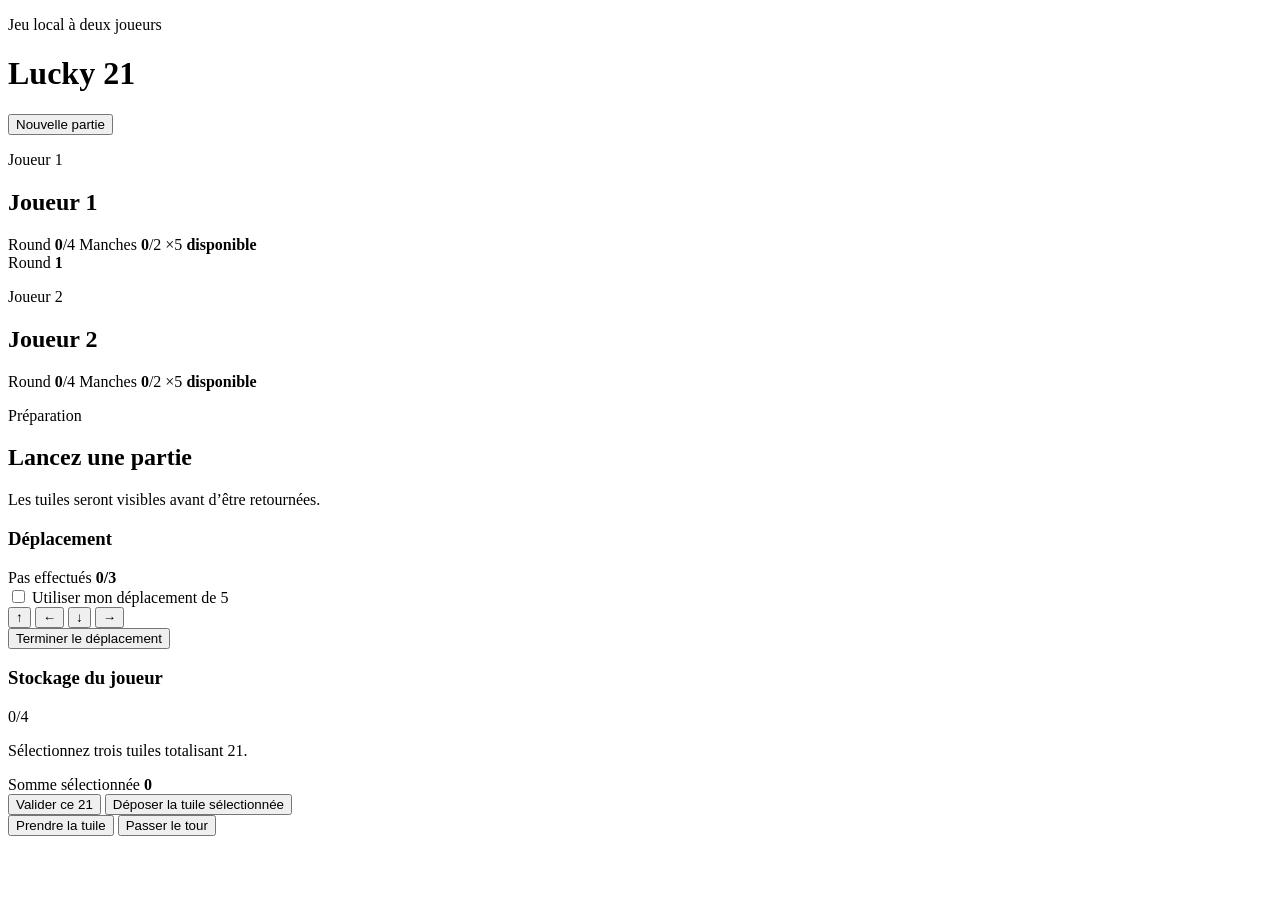
==== index.html @ 9c75e35b "feat: add Lucky 21 game interface" ====
<!doctype html>
<html lang="fr">
<head>
  <meta charset="utf-8">
  <meta name="viewport" content="width=device-width, initial-scale=1">
  <meta name="description" content="Lucky 21, jeu local de mémorisation et d'addition pour deux joueurs.">
  <title>Lucky 21</title>
  <link rel="stylesheet" href="style.css">
</head>
<body>
  <main class="app-shell">
    <header class="game-header">
      <div>
        <p class="eyebrow">Jeu local à deux joueurs</p>
        <h1>Lucky <span>21</span></h1>
      </div>
      <button id="new-match-button" class="button button-ghost" type="button">Nouvelle partie</button>
    </header>

    <section class="scoreboard" aria-label="Tableau des scores">
      <article id="player-card-0" class="player-card player-card-active">
        <div>
          <p class="player-label">Joueur 1</p>
          <h2 id="player-name-0">Joueur 1</h2>
        </div>
        <div class="score-pills">
          <span>Round <strong id="round-score-0">0</strong>/4</span>
          <span>Manches <strong id="match-score-0">0</strong>/2</span>
          <span>×5 <strong id="boost-0">disponible</strong></span>
        </div>
      </article>

      <div class="round-indicator">
        <span>Round</span>
        <strong id="round-number">1</strong>
      </div>

      <article id="player-card-1" class="player-card">
        <div>
          <p class="player-label">Joueur 2</p>
          <h2 id="player-name-1">Joueur 2</h2>
        </div>
        <div class="score-pills">
          <span>Round <strong id="round-score-1">0</strong>/4</span>
          <span>Manches <strong id="match-score-1">0</strong>/2</span>
          <span>×5 <strong id="boost-1">disponible</strong></span>
        </div>
      </article>
    </section>

    <section class="status-panel" aria-live="polite">
      <div>
        <p id="phase-label" class="eyebrow">Préparation</p>
        <h2 id="status-title">Lancez une partie</h2>
        <p id="status-message">Les tuiles seront visibles avant d’être retournées.</p>
      </div>
      <div id="memory-timer" class="timer" hidden>
        <span>Mémorisation</span>
        <strong id="timer-value">10</strong>
      </div>
    </section>

    <section class="game-layout">
      <div class="board-wrap">
        <div id="board" class="board" role="grid" aria-label="Plateau Lucky 21"></div>
      </div>

      <aside class="control-panel">
        <section class="panel-section">
          <h3>Déplacement</h3>
          <div class="movement-summary">
            <span>Pas effectués</span>
            <strong><span id="steps-used">0</span>/<span id="step-limit">3</span></strong>
          </div>
          <label class="boost-toggle">
            <input id="boost-toggle" type="checkbox">
            <span>Utiliser mon déplacement de 5</span>
          </label>
          <div class="direction-pad" aria-label="Déplacement du pion">
            <button class="direction direction-up" type="button" data-direction="up" aria-label="Monter">↑</button>
            <button class="direction direction-left" type="button" data-direction="left" aria-label="Aller à gauche">←</button>
            <button class="direction direction-down" type="button" data-direction="down" aria-label="Descendre">↓</button>
            <button class="direction direction-right" type="button" data-direction="right" aria-label="Aller à droite">→</button>
          </div>
          <button id="end-move-button" class="button button-primary button-full" type="button">Terminer le déplacement</button>
        </section>

        <section class="panel-section">
          <div class="section-heading">
            <h3 id="hand-title">Stockage du joueur</h3>
            <span id="hand-count">0/4</span>
          </div>
          <div id="hand" class="hand" aria-label="Tuiles stockées"></div>
          <p id="selection-help" class="hint">Sélectionnez trois tuiles totalisant 21.</p>
          <div class="sum-line">
            <span>Somme sélectionnée</span>
            <strong id="selected-sum">0</strong>
          </div>
          <button id="score-button" class="button button-gold button-full" type="button">Valider ce 21</button>
          <button id="deposit-button" class="button button-secondary button-full" type="button">Déposer la tuile sélectionnée</button>
        </section>

        <section class="panel-section actions-section">
          <button id="take-button" class="button button-primary button-full" type="button">Prendre la tuile</button>
          <button id="pass-button" class="button button-ghost button-full" type="button">Passer le tour</button>
        </section>
      </aside>
    </section>
  </main>

  <dialog id="setup-dialog" class="dialog">
    <form id="setup-form" method="dialog">
      <p class="eyebrow">Nouvelle partie</p>
      <h2>Préparer Lucky 21</h2>
      <label>
        Nom du joueur 1
        <input id="setup-name-0" name="player1" value="Joueur 1" maxlength="18" required>
      </label>
      <label>
        Nom du joueur 2
        <input id="setup-name-1" name="player2" value="Joueur 2" maxlength="18" required>
      </label>
      <label>
        Temps de mémorisation
        <span class="input-with-suffix">
          <input id="memory-seconds" name="memorySeconds" type="number" min="5" max="60" value="10" required>
          <span>secondes</span>
        </span>
      </label>
      <button class="button button-gold button-full" type="submit">Commencer le match</button>
    </form>
  </dialog>

  <dialog id="message-dialog" class="dialog dialog-message">
    <div>
      <p id="dialog-kicker" class="eyebrow">Lucky 21</p>
      <h2 id="dialog-title">Round terminé</h2>
      <p id="dialog-message">Le prochain plateau est prêt.</p>
      <button id="dialog-button" class="button button-gold button-full" type="button">Continuer</button>
    </div>
  </dialog>

  <script src="script.js"></script>
</body>
</html>
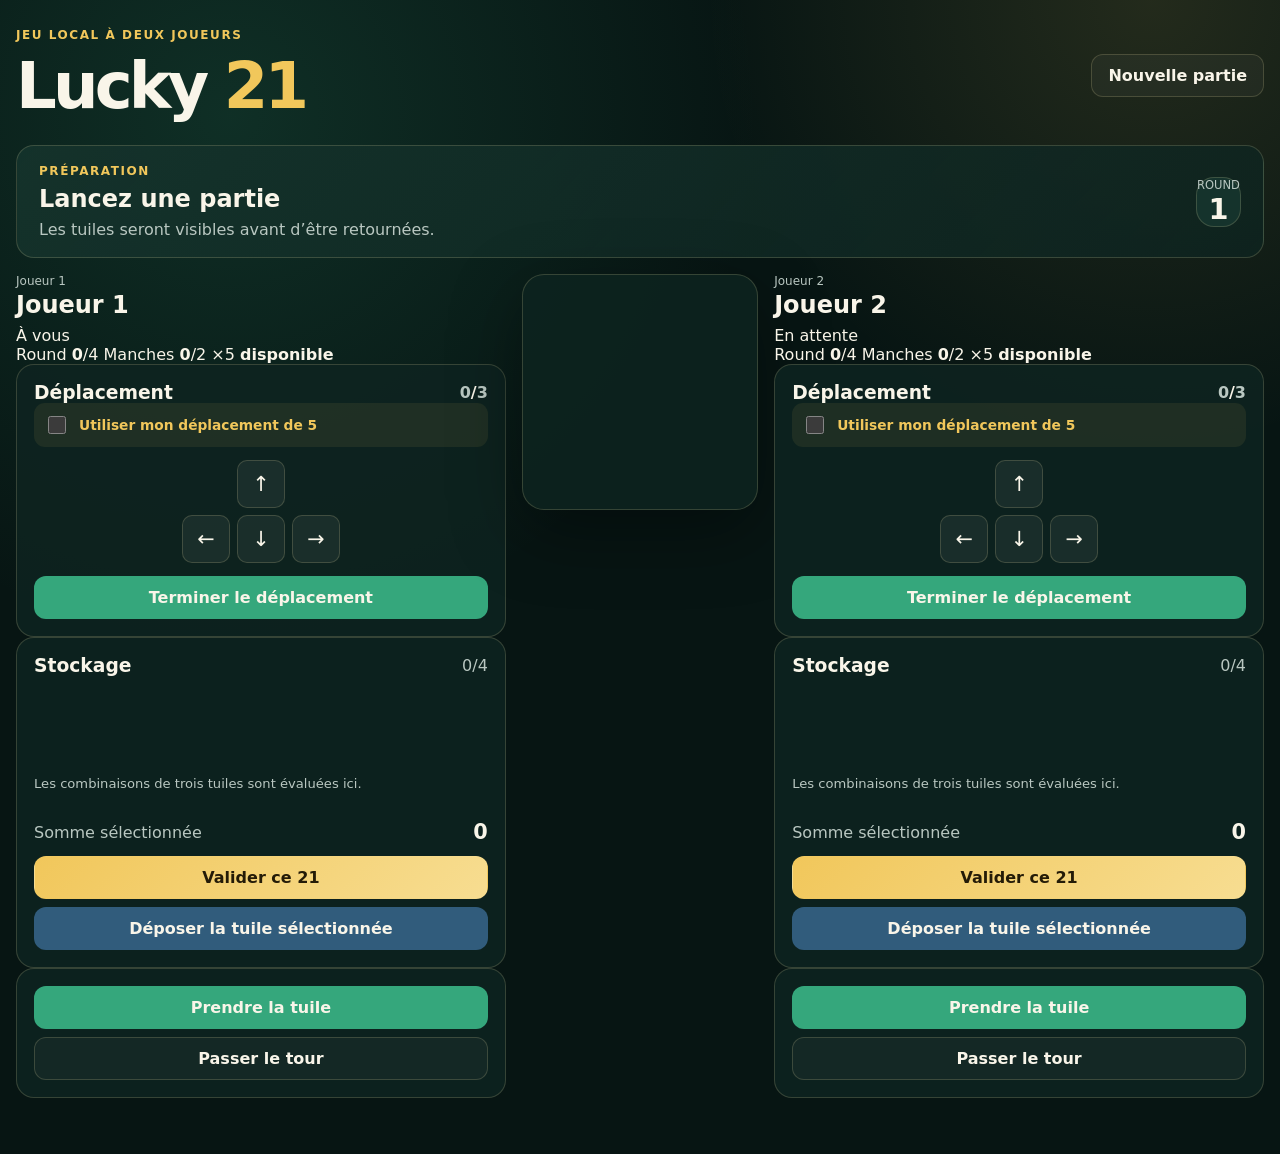
==== commit 4c4b35e1: "Réorganiser l’interface autour des deux joueurs" ====
--- a/index.html
+++ b/index.html
@@ -10,99 +10,141 @@
 <body>
   <main class="app-shell">
     <header class="game-header">
-      <div>
+      <div class="brand">
         <p class="eyebrow">Jeu local à deux joueurs</p>
         <h1>Lucky <span>21</span></h1>
       </div>
       <button id="new-match-button" class="button button-ghost" type="button">Nouvelle partie</button>
     </header>
 
-    <section class="scoreboard" aria-label="Tableau des scores">
-      <article id="player-card-0" class="player-card player-card-active">
-        <div>
-          <p class="player-label">Joueur 1</p>
-          <h2 id="player-name-0">Joueur 1</h2>
+    <section class="status-panel" aria-live="polite">
+      <div class="status-copy">
+        <p id="phase-label" class="eyebrow">Préparation</p>
+        <h2 id="status-title">Lancez une partie</h2>
+        <p id="status-message">Les tuiles seront visibles avant d’être retournées.</p>
+      </div>
+      <div class="status-indicators">
+        <div class="round-indicator">
+          <span>Round</span>
+          <strong id="round-number">1</strong>
         </div>
-        <div class="score-pills">
+        <div id="memory-timer" class="timer" hidden>
+          <span>Mémorisation</span>
+          <strong id="timer-value">10</strong>
+        </div>
+      </div>
+    </section>
+
+    <section class="game-layout">
+      <aside id="player-panel-0" class="player-zone player-zone-active" data-player="0">
+        <header class="player-header">
+          <div>
+            <p class="player-label">Joueur 1</p>
+            <h2 id="player-name-0">Joueur 1</h2>
+          </div>
+          <span id="turn-state-0" class="turn-state">À vous</span>
+        </header>
+
+        <div class="score-grid" aria-label="Scores du joueur 1">
           <span>Round <strong id="round-score-0">0</strong>/4</span>
           <span>Manches <strong id="match-score-0">0</strong>/2</span>
           <span>×5 <strong id="boost-0">disponible</strong></span>
         </div>
-      </article>
 
-      <div class="round-indicator">
-        <span>Round</span>
-        <strong id="round-number">1</strong>
+        <section class="panel-section movement-section">
+          <div class="section-heading">
+            <h3>Déplacement</h3>
+            <strong><span id="steps-used-0">0</span>/<span id="step-limit-0">3</span></strong>
+          </div>
+          <label class="boost-toggle" for="boost-toggle-0">
+            <input id="boost-toggle-0" type="checkbox">
+            <span>Utiliser mon déplacement de 5</span>
+          </label>
+          <div class="direction-pad" aria-label="Déplacement du pion pour le joueur 1">
+            <button class="direction direction-up" type="button" data-player="0" data-direction="up" aria-label="Monter">↑</button>
+            <button class="direction direction-left" type="button" data-player="0" data-direction="left" aria-label="Aller à gauche">←</button>
+            <button class="direction direction-down" type="button" data-player="0" data-direction="down" aria-label="Descendre">↓</button>
+            <button class="direction direction-right" type="button" data-player="0" data-direction="right" aria-label="Aller à droite">→</button>
+          </div>
+          <button id="end-move-button-0" class="button button-primary button-full" type="button">Terminer le déplacement</button>
+        </section>
+
+        <section class="panel-section storage-section">
+          <div class="section-heading">
+            <h3>Stockage</h3>
+            <span id="hand-count-0">0/4</span>
+          </div>
+          <div id="hand-0" class="hand" aria-label="Tuiles stockées par le joueur 1"></div>
+          <p id="selection-help-0" class="hint">Les combinaisons de trois tuiles sont évaluées ici.</p>
+          <div class="sum-line">
+            <span>Somme sélectionnée</span>
+            <strong id="selected-sum-0">0</strong>
+          </div>
+          <button id="score-button-0" class="button button-gold button-full" type="button">Valider ce 21</button>
+          <button id="deposit-button-0" class="button button-secondary button-full" type="button">Déposer la tuile sélectionnée</button>
+        </section>
+
+        <section class="panel-section actions-section">
+          <button id="take-button-0" class="button button-primary button-full" type="button">Prendre la tuile</button>
+          <button id="pass-button-0" class="button button-ghost button-full" type="button">Passer le tour</button>
+        </section>
+      </aside>
+
+      <div class="board-wrap">
+        <div id="board" class="board" role="grid" aria-label="Plateau Lucky 21"></div>
       </div>
 
-      <article id="player-card-1" class="player-card">
-        <div>
-          <p class="player-label">Joueur 2</p>
-          <h2 id="player-name-1">Joueur 2</h2>
-        </div>
-        <div class="score-pills">
+      <aside id="player-panel-1" class="player-zone player-zone-waiting" data-player="1" aria-disabled="true">
+        <header class="player-header">
+          <div>
+            <p class="player-label">Joueur 2</p>
+            <h2 id="player-name-1">Joueur 2</h2>
+          </div>
+          <span id="turn-state-1" class="turn-state">En attente</span>
+        </header>
+
+        <div class="score-grid" aria-label="Scores du joueur 2">
           <span>Round <strong id="round-score-1">0</strong>/4</span>
           <span>Manches <strong id="match-score-1">0</strong>/2</span>
           <span>×5 <strong id="boost-1">disponible</strong></span>
         </div>
-      </article>
-    </section>
 
-    <section class="status-panel" aria-live="polite">
-      <div>
-        <p id="phase-label" class="eyebrow">Préparation</p>
-        <h2 id="status-title">Lancez une partie</h2>
-        <p id="status-message">Les tuiles seront visibles avant d’être retournées.</p>
-      </div>
-      <div id="memory-timer" class="timer" hidden>
-        <span>Mémorisation</span>
-        <strong id="timer-value">10</strong>
-      </div>
-    </section>
-
-    <section class="game-layout">
-      <div class="board-wrap">
-        <div id="board" class="board" role="grid" aria-label="Plateau Lucky 21"></div>
-      </div>
-
-      <aside class="control-panel">
-        <section class="panel-section">
-          <h3>Déplacement</h3>
-          <div class="movement-summary">
-            <span>Pas effectués</span>
-            <strong><span id="steps-used">0</span>/<span id="step-limit">3</span></strong>
+        <section class="panel-section movement-section">
+          <div class="section-heading">
+            <h3>Déplacement</h3>
+            <strong><span id="steps-used-1">0</span>/<span id="step-limit-1">3</span></strong>
           </div>
-          <label class="boost-toggle">
-            <input id="boost-toggle" type="checkbox">
+          <label class="boost-toggle" for="boost-toggle-1">
+            <input id="boost-toggle-1" type="checkbox">
             <span>Utiliser mon déplacement de 5</span>
           </label>
-          <div class="direction-pad" aria-label="Déplacement du pion">
-            <button class="direction direction-up" type="button" data-direction="up" aria-label="Monter">↑</button>
-            <button class="direction direction-left" type="button" data-direction="left" aria-label="Aller à gauche">←</button>
-            <button class="direction direction-down" type="button" data-direction="down" aria-label="Descendre">↓</button>
-            <button class="direction direction-right" type="button" data-direction="right" aria-label="Aller à droite">→</button>
+          <div class="direction-pad" aria-label="Déplacement du pion pour le joueur 2">
+            <button class="direction direction-up" type="button" data-player="1" data-direction="up" aria-label="Monter">↑</button>
+            <button class="direction direction-left" type="button" data-player="1" data-direction="left" aria-label="Aller à gauche">←</button>
+            <button class="direction direction-down" type="button" data-player="1" data-direction="down" aria-label="Descendre">↓</button>
+            <button class="direction direction-right" type="button" data-player="1" data-direction="right" aria-label="Aller à droite">→</button>
           </div>
-          <button id="end-move-button" class="button button-primary button-full" type="button">Terminer le déplacement</button>
+          <button id="end-move-button-1" class="button button-primary button-full" type="button">Terminer le déplacement</button>
         </section>
 
-        <section class="panel-section">
+        <section class="panel-section storage-section">
           <div class="section-heading">
-            <h3 id="hand-title">Stockage du joueur</h3>
-            <span id="hand-count">0/4</span>
+            <h3>Stockage</h3>
+            <span id="hand-count-1">0/4</span>
           </div>
-          <div id="hand" class="hand" aria-label="Tuiles stockées"></div>
-          <p id="selection-help" class="hint">Sélectionnez trois tuiles totalisant 21.</p>
+          <div id="hand-1" class="hand" aria-label="Tuiles stockées par le joueur 2"></div>
+          <p id="selection-help-1" class="hint">Les combinaisons de trois tuiles sont évaluées ici.</p>
           <div class="sum-line">
             <span>Somme sélectionnée</span>
-            <strong id="selected-sum">0</strong>
+            <strong id="selected-sum-1">0</strong>
           </div>
-          <button id="score-button" class="button button-gold button-full" type="button">Valider ce 21</button>
-          <button id="deposit-button" class="button button-secondary button-full" type="button">Déposer la tuile sélectionnée</button>
+          <button id="score-button-1" class="button button-gold button-full" type="button">Valider ce 21</button>
+          <button id="deposit-button-1" class="button button-secondary button-full" type="button">Déposer la tuile sélectionnée</button>
         </section>
 
         <section class="panel-section actions-section">
-          <button id="take-button" class="button button-primary button-full" type="button">Prendre la tuile</button>
-          <button id="pass-button" class="button button-ghost button-full" type="button">Passer le tour</button>
+          <button id="take-button-1" class="button button-primary button-full" type="button">Prendre la tuile</button>
+          <button id="pass-button-1" class="button button-ghost button-full" type="button">Passer le tour</button>
         </section>
       </aside>
     </section>
--- a/style.css
+++ b/style.css
@@ -0,0 +1,331 @@
+:root {
+  color-scheme: dark;
+  --bg: #071513;
+  --panel: #0e2420;
+  --panel-2: #15332c;
+  --line: rgba(244, 224, 167, 0.18);
+  --text: #f9f5e9;
+  --muted: #b9c7c1;
+  --gold: #f1c75b;
+  --gold-deep: #c99724;
+  --green: #35a77c;
+  --red: #d86363;
+  --tile: #ede7d7;
+  --tile-text: #14201d;
+  --shadow: 0 22px 70px rgba(0, 0, 0, 0.36);
+  font-family: Inter, ui-sans-serif, system-ui, -apple-system, BlinkMacSystemFont, "Segoe UI", sans-serif;
+}
+
+* { box-sizing: border-box; }
+
+body {
+  margin: 0;
+  min-height: 100vh;
+  color: var(--text);
+  background:
+    radial-gradient(circle at 18% 10%, rgba(53, 167, 124, 0.18), transparent 33rem),
+    radial-gradient(circle at 90% 0%, rgba(241, 199, 91, 0.12), transparent 28rem),
+    var(--bg);
+}
+
+button, input { font: inherit; }
+button { cursor: pointer; }
+button:disabled { cursor: not-allowed; opacity: 0.42; }
+
+.app-shell {
+  width: min(1480px, calc(100% - 32px));
+  margin: 0 auto;
+  padding: 28px 0 56px;
+}
+
+.game-header,
+.scoreboard,
+.status-panel,
+.game-layout,
+.section-heading,
+.movement-summary,
+.sum-line {
+  display: flex;
+  align-items: center;
+}
+
+.game-header { justify-content: space-between; gap: 20px; margin-bottom: 22px; }
+
+h1, h2, h3, p { margin-top: 0; }
+h1 { margin-bottom: 0; font-size: clamp(2rem, 5vw, 4.3rem); letter-spacing: -0.06em; }
+h1 span { color: var(--gold); }
+h2 { margin-bottom: 7px; }
+h3 { margin-bottom: 14px; }
+
+.eyebrow {
+  margin-bottom: 7px;
+  color: var(--gold);
+  font-size: 0.75rem;
+  font-weight: 800;
+  letter-spacing: 0.13em;
+  text-transform: uppercase;
+}
+
+.button {
+  border: 1px solid transparent;
+  border-radius: 12px;
+  padding: 11px 16px;
+  color: var(--text);
+  font-weight: 800;
+  transition: transform 160ms ease, border-color 160ms ease, background 160ms ease;
+}
+.button:hover:not(:disabled) { transform: translateY(-1px); }
+.button-full { width: 100%; }
+.button-primary { background: var(--green); }
+.button-secondary { background: #315c7c; }
+.button-gold { color: #241b07; background: linear-gradient(135deg, var(--gold), #f7dd91); }
+.button-ghost { border-color: var(--line); background: rgba(255, 255, 255, 0.035); }
+
+.scoreboard {
+  position: relative;
+  gap: 16px;
+  margin-bottom: 16px;
+}
+
+.player-card {
+  flex: 1;
+  display: flex;
+  justify-content: space-between;
+  gap: 18px;
+  min-width: 0;
+  padding: 17px 18px;
+  border: 1px solid var(--line);
+  border-radius: 18px;
+  background: rgba(14, 36, 32, 0.82);
+  opacity: 0.72;
+}
+.player-card-active { border-color: rgba(241, 199, 91, 0.6); opacity: 1; box-shadow: 0 0 0 2px rgba(241, 199, 91, 0.08); }
+.player-card h2 { margin: 0; overflow: hidden; text-overflow: ellipsis; white-space: nowrap; }
+.player-label { margin-bottom: 3px; color: var(--muted); font-size: 0.75rem; }
+.score-pills { display: flex; flex-wrap: wrap; justify-content: flex-end; gap: 7px; }
+.score-pills span { padding: 7px 9px; border-radius: 999px; background: rgba(255,255,255,.055); color: var(--muted); font-size: .78rem; }
+.score-pills strong { color: var(--text); }
+
+.round-indicator {
+  flex: 0 0 78px;
+  display: grid;
+  place-items: center;
+  align-self: stretch;
+  border: 1px solid var(--line);
+  border-radius: 18px;
+  background: var(--panel-2);
+  text-align: center;
+}
+.round-indicator span { color: var(--muted); font-size: .72rem; text-transform: uppercase; }
+.round-indicator strong { font-size: 1.8rem; }
+
+.status-panel {
+  justify-content: space-between;
+  gap: 22px;
+  min-height: 108px;
+  margin-bottom: 16px;
+  padding: 18px 22px;
+  border: 1px solid var(--line);
+  border-radius: 18px;
+  background: linear-gradient(135deg, rgba(21, 51, 44, .92), rgba(14, 36, 32, .8));
+}
+.status-panel p:last-child { margin-bottom: 0; color: var(--muted); }
+.timer { min-width: 110px; padding: 13px 17px; border-radius: 14px; background: rgba(0,0,0,.22); text-align: center; }
+.timer span { display: block; color: var(--muted); font-size: .75rem; }
+.timer strong { color: var(--gold); font-size: 2rem; }
+
+.game-layout { align-items: flex-start; gap: 16px; }
+.board-wrap {
+  flex: 1;
+  min-width: 0;
+  padding: clamp(10px, 2vw, 22px);
+  border: 1px solid var(--line);
+  border-radius: 22px;
+  background: rgba(14, 36, 32, 0.84);
+  box-shadow: var(--shadow);
+}
+
+.board {
+  display: grid;
+  grid-template-columns: repeat(7, minmax(0, 1fr));
+  gap: clamp(4px, .65vw, 9px);
+  width: min(76vh, 100%);
+  aspect-ratio: 1;
+  margin: auto;
+}
+
+.cell {
+  position: relative;
+  display: grid;
+  place-items: center;
+  min-width: 0;
+  border: 0;
+  border-radius: clamp(6px, .8vw, 12px);
+  background: rgba(255,255,255,.045);
+  outline: 1px solid rgba(255,255,255,.055);
+  transition: transform 130ms ease, outline-color 130ms ease, background 130ms ease;
+}
+.cell-reachable:hover { transform: scale(1.035); outline-color: var(--gold); }
+.cell-forbidden { box-shadow: inset 0 0 0 2px rgba(216, 99, 99, .5); }
+.cell-empty::after { content: ""; width: 18%; aspect-ratio: 1; border-radius: 50%; background: rgba(255,255,255,.11); }
+
+.tile {
+  position: absolute;
+  inset: 5%;
+  display: grid;
+  place-items: center;
+  border-radius: clamp(5px, .7vw, 10px);
+  color: transparent;
+  background:
+    linear-gradient(135deg, rgba(255,255,255,.08), transparent),
+    repeating-linear-gradient(45deg, #15352f 0 7px, #102b26 7px 14px);
+  box-shadow: inset 0 0 0 1px rgba(255,255,255,.09), 0 5px 12px rgba(0,0,0,.22);
+  transform-style: preserve-3d;
+}
+.tile-visible,
+.cell-current .tile {
+  color: var(--tile-text);
+  background: linear-gradient(145deg, #fffdf5, var(--tile));
+}
+.tile-number { font-family: Georgia, serif; font-size: clamp(.9rem, 2.7vw, 2.05rem); font-weight: 900; }
+.tile-suit { position: absolute; right: 11%; bottom: 7%; color: #21704f; font-size: clamp(.55rem, 1.5vw, 1.1rem); }
+
+.pawn {
+  position: absolute;
+  z-index: 4;
+  width: 34%;
+  aspect-ratio: 1;
+  border: 3px solid #fff7d9;
+  border-radius: 50% 50% 45% 45%;
+  background: radial-gradient(circle at 35% 28%, #fff3bb, var(--gold-deep) 70%);
+  box-shadow: 0 5px 12px rgba(0,0,0,.45);
+  pointer-events: none;
+}
+.pawn::after { content: ""; position: absolute; left: 14%; right: 14%; bottom: -26%; height: 35%; border-radius: 50%; background: var(--gold-deep); }
+
+.control-panel {
+  flex: 0 0 330px;
+  display: grid;
+  gap: 12px;
+}
+.panel-section {
+  padding: 17px;
+  border: 1px solid var(--line);
+  border-radius: 18px;
+  background: rgba(14, 36, 32, .88);
+}
+.section-heading, .movement-summary, .sum-line { justify-content: space-between; gap: 12px; }
+.section-heading h3 { margin: 0; }
+.section-heading span { color: var(--muted); }
+.movement-summary, .sum-line { margin-bottom: 12px; color: var(--muted); }
+.movement-summary strong, .sum-line strong { color: var(--text); font-size: 1.3rem; }
+
+.boost-toggle {
+  display: flex;
+  align-items: center;
+  gap: 10px;
+  margin-bottom: 13px;
+  padding: 10px;
+  border-radius: 11px;
+  background: rgba(241,199,91,.08);
+  color: var(--gold);
+  font-size: .86rem;
+  font-weight: 800;
+}
+.boost-toggle input { width: 18px; height: 18px; accent-color: var(--gold); }
+
+.direction-pad {
+  display: grid;
+  grid-template-columns: repeat(3, 48px);
+  justify-content: center;
+  gap: 7px;
+  margin: 10px 0 13px;
+}
+.direction {
+  aspect-ratio: 1;
+  border: 1px solid var(--line);
+  border-radius: 10px;
+  color: var(--text);
+  background: rgba(255,255,255,.055);
+  font-size: 1.3rem;
+}
+.direction-up { grid-column: 2; }
+.direction-left { grid-column: 1; grid-row: 2; }
+.direction-down { grid-column: 2; grid-row: 2; }
+.direction-right { grid-column: 3; grid-row: 2; }
+
+.hand {
+  display: grid;
+  grid-template-columns: repeat(4, 1fr);
+  gap: 8px;
+  min-height: 72px;
+  margin: 13px 0;
+}
+.hand-tile {
+  position: relative;
+  aspect-ratio: .75;
+  border: 2px solid transparent;
+  border-radius: 10px;
+  color: var(--tile-text);
+  background: linear-gradient(145deg, #fffdf5, var(--tile));
+  box-shadow: 0 5px 12px rgba(0,0,0,.2);
+  font-family: Georgia, serif;
+  font-size: 1.35rem;
+  font-weight: 900;
+}
+.hand-tile-selected { border-color: var(--gold); transform: translateY(-4px); }
+.hand-tile .tile-suit { font-family: serif; }
+.hand-placeholder { border: 1px dashed rgba(255,255,255,.12); border-radius: 10px; }
+.hint { min-height: 38px; margin-bottom: 8px; color: var(--muted); font-size: .82rem; line-height: 1.45; }
+.panel-section .button + .button { margin-top: 8px; }
+.actions-section { display: grid; gap: 8px; }
+.actions-section .button + .button { margin-top: 0; }
+
+.dialog {
+  width: min(430px, calc(100% - 28px));
+  border: 1px solid var(--line);
+  border-radius: 22px;
+  padding: 0;
+  color: var(--text);
+  background: var(--panel);
+  box-shadow: var(--shadow);
+}
+.dialog::backdrop { background: rgba(2, 10, 8, .78); backdrop-filter: blur(5px); }
+.dialog form, .dialog > div { display: grid; gap: 16px; padding: 26px; }
+.dialog h2 { margin-bottom: 0; font-size: 1.8rem; }
+.dialog label { display: grid; gap: 7px; color: var(--muted); font-size: .86rem; font-weight: 700; }
+.dialog input {
+  width: 100%;
+  border: 1px solid var(--line);
+  border-radius: 11px;
+  padding: 11px 12px;
+  color: var(--text);
+  background: rgba(255,255,255,.055);
+}
+.input-with-suffix { display: grid; grid-template-columns: 1fr auto; align-items: center; gap: 10px; }
+.input-with-suffix span { color: var(--muted); }
+.dialog-message p:not(.eyebrow) { color: var(--muted); line-height: 1.55; }
+
+[hidden] { display: none !important; }
+
+@media (max-width: 980px) {
+  .game-layout { flex-direction: column; }
+  .control-panel { width: 100%; grid-template-columns: repeat(2, minmax(0, 1fr)); }
+  .actions-section { grid-column: 1 / -1; grid-template-columns: repeat(2, 1fr); }
+}
+
+@media (max-width: 700px) {
+  .app-shell { width: min(100% - 18px, 1480px); padding-top: 14px; }
+  .scoreboard { display: grid; grid-template-columns: 1fr 52px 1fr; gap: 7px; }
+  .player-card { display: block; padding: 11px; }
+  .score-pills { justify-content: flex-start; margin-top: 8px; }
+  .score-pills span { font-size: .66rem; padding: 5px 7px; }
+  .round-indicator { flex-basis: auto; border-radius: 13px; }
+  .status-panel { padding: 14px; }
+  .control-panel { grid-template-columns: 1fr; }
+  .actions-section { grid-column: auto; }
+  .board-wrap { padding: 7px; border-radius: 15px; }
+  .board { gap: 4px; width: 100%; }
+  .tile-number { font-size: clamp(.72rem, 5vw, 1.5rem); }
+  .tile-suit { font-size: clamp(.45rem, 3vw, .9rem); }
+}
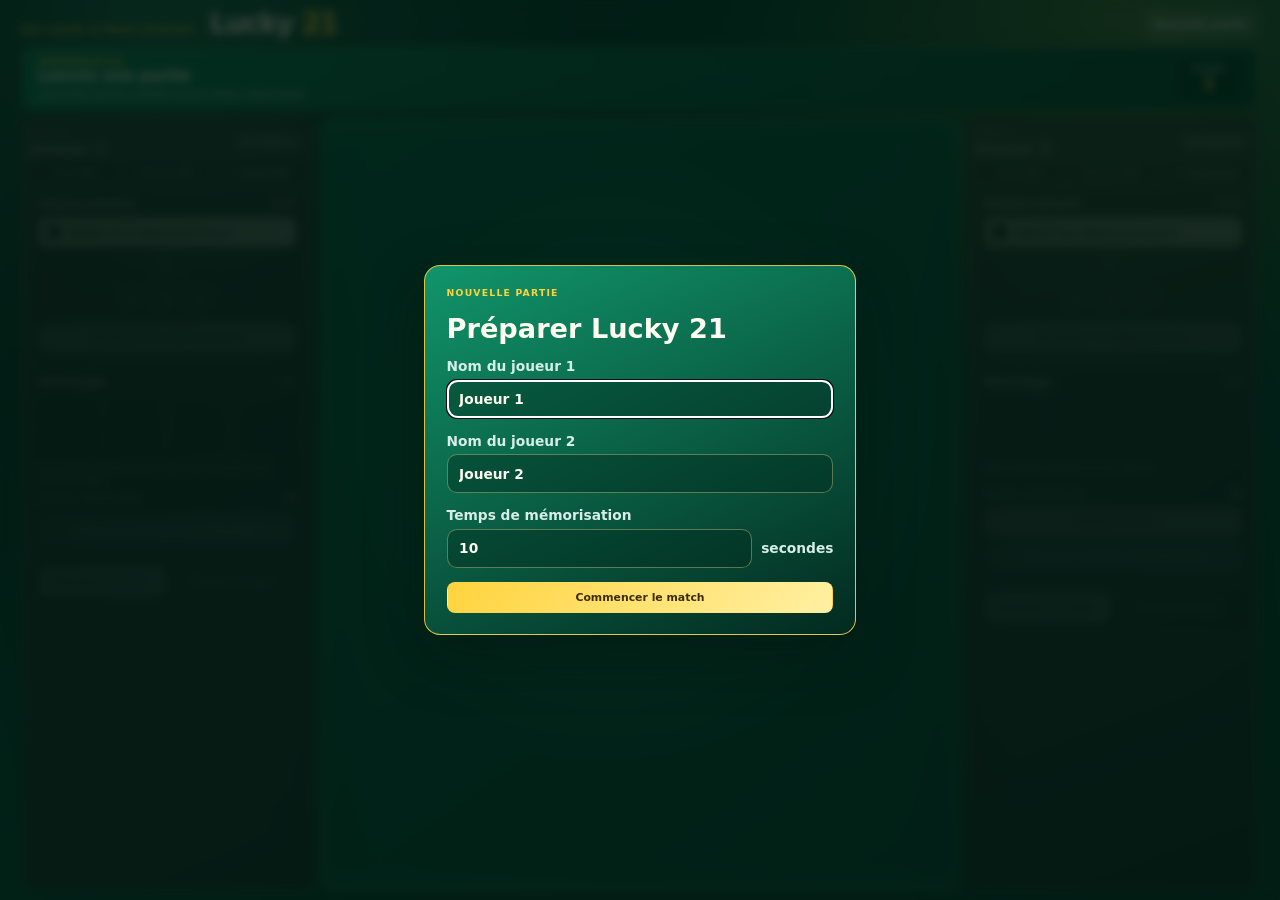
==== commit 534440f2: "Conserver la lisibilité des tuiles désactivées" ====
--- a/index.html
+++ b/index.html
@@ -6,6 +6,7 @@
   <meta name="description" content="Lucky 21, jeu local de mémorisation et d'addition pour deux joueurs.">
   <title>Lucky 21</title>
   <link rel="stylesheet" href="style.css">
+  <style>.cell:disabled,.hand-tile:disabled{opacity:1}.cell:disabled{cursor:default}</style>
 </head>
 <body>
   <main class="app-shell">
--- a/style.css
+++ b/style.css
@@ -1,31 +1,40 @@
 :root {
   color-scheme: dark;
-  --bg: #071513;
-  --panel: #0e2420;
-  --panel-2: #15332c;
-  --line: rgba(244, 224, 167, 0.18);
-  --text: #f9f5e9;
-  --muted: #b9c7c1;
-  --gold: #f1c75b;
-  --gold-deep: #c99724;
-  --green: #35a77c;
-  --red: #d86363;
-  --tile: #ede7d7;
-  --tile-text: #14201d;
-  --shadow: 0 22px 70px rgba(0, 0, 0, 0.36);
+  --bg-deep: #032a20;
+  --bg: #075a42;
+  --felt: #0a7654;
+  --felt-bright: #11956a;
+  --panel: rgba(6, 78, 56, 0.94);
+  --panel-light: rgba(16, 132, 93, 0.94);
+  --line: rgba(255, 235, 155, 0.35);
+  --line-bright: rgba(255, 216, 72, 0.86);
+  --text: #fffdf1;
+  --muted: #d6eee5;
+  --gold: #ffd33d;
+  --gold-light: #fff0a3;
+  --gold-deep: #c48608;
+  --mint: #5ff0bd;
+  --blue: #4ab7eb;
+  --red: #ff6b72;
+  --tile: #fff8dc;
+  --tile-shadow: #dfc986;
+  --tile-text: #19352b;
+  --shadow: 0 1.2rem 3.5rem rgba(0, 17, 12, 0.36);
   font-family: Inter, ui-sans-serif, system-ui, -apple-system, BlinkMacSystemFont, "Segoe UI", sans-serif;
 }
 
 * { box-sizing: border-box; }
+
+html, body { min-height: 100%; }
 
 body {
   margin: 0;
-  min-height: 100vh;
+  min-height: 100svh;
   color: var(--text);
   background:
-    radial-gradient(circle at 18% 10%, rgba(53, 167, 124, 0.18), transparent 33rem),
-    radial-gradient(circle at 90% 0%, rgba(241, 199, 91, 0.12), transparent 28rem),
-    var(--bg);
+    radial-gradient(circle at 12% 0%, rgba(95, 240, 189, 0.3), transparent 30%),
+    radial-gradient(circle at 88% 2%, rgba(255, 211, 61, 0.28), transparent 28%),
+    linear-gradient(145deg, var(--bg-deep), var(--bg) 48%, #064733);
 }
 
 button, input { font: inherit; }
@@ -33,125 +42,265 @@
 button:disabled { cursor: not-allowed; opacity: 0.42; }
 
 .app-shell {
-  width: min(1480px, calc(100% - 32px));
+  width: min(98vw, 122rem);
+  min-height: 100svh;
   margin: 0 auto;
-  padding: 28px 0 56px;
+  padding: clamp(0.45rem, 1vmin, 1rem);
+  display: grid;
+  grid-template-rows: auto auto minmax(0, 1fr);
+  gap: clamp(0.4rem, 0.8vmin, 0.85rem);
 }
 
 .game-header,
-.scoreboard,
 .status-panel,
-.game-layout,
+.player-header,
 .section-heading,
-.movement-summary,
 .sum-line {
   display: flex;
   align-items: center;
 }
 
-.game-header { justify-content: space-between; gap: 20px; margin-bottom: 22px; }
+.game-header {
+  justify-content: space-between;
+  gap: 1rem;
+  min-height: 0;
+}
+
+.brand { display: flex; align-items: baseline; gap: clamp(0.55rem, 1vw, 1.2rem); }
 
 h1, h2, h3, p { margin-top: 0; }
-h1 { margin-bottom: 0; font-size: clamp(2rem, 5vw, 4.3rem); letter-spacing: -0.06em; }
-h1 span { color: var(--gold); }
-h2 { margin-bottom: 7px; }
-h3 { margin-bottom: 14px; }
+h1 { margin-bottom: 0; font-size: clamp(1.75rem, 3vmin, 3.4rem); line-height: 0.92; letter-spacing: -0.055em; }
+h1 span { color: var(--gold); text-shadow: 0 0 1rem rgba(255, 211, 61, 0.35); }
+h2 { margin-bottom: 0.2rem; }
+h3 { margin: 0; font-size: clamp(0.82rem, 1.25vmin, 1.1rem); }
 
 .eyebrow {
-  margin-bottom: 7px;
+  margin-bottom: 0;
   color: var(--gold);
-  font-size: 0.75rem;
-  font-weight: 800;
+  font-size: clamp(0.58rem, 0.78vmin, 0.76rem);
+  font-weight: 900;
   letter-spacing: 0.13em;
   text-transform: uppercase;
 }
 
 .button {
-  border: 1px solid transparent;
-  border-radius: 12px;
-  padding: 11px 16px;
+  min-height: clamp(1.9rem, 3.4vmin, 2.7rem);
+  border: 0.08rem solid transparent;
+  border-radius: clamp(0.5rem, 0.75vmin, 0.8rem);
+  padding: clamp(0.38rem, 0.7vmin, 0.65rem) clamp(0.55rem, 0.9vmin, 0.95rem);
   color: var(--text);
-  font-weight: 800;
-  transition: transform 160ms ease, border-color 160ms ease, background 160ms ease;
-}
-.button:hover:not(:disabled) { transform: translateY(-1px); }
+  font-size: clamp(0.68rem, 0.92vmin, 0.92rem);
+  font-weight: 900;
+  transition: transform 150ms ease, filter 150ms ease, border-color 150ms ease, background 150ms ease;
+}
+.button:hover:not(:disabled) { transform: translateY(-0.08rem); filter: brightness(1.1); }
 .button-full { width: 100%; }
-.button-primary { background: var(--green); }
-.button-secondary { background: #315c7c; }
-.button-gold { color: #241b07; background: linear-gradient(135deg, var(--gold), #f7dd91); }
-.button-ghost { border-color: var(--line); background: rgba(255, 255, 255, 0.035); }
-
-.scoreboard {
-  position: relative;
-  gap: 16px;
-  margin-bottom: 16px;
-}
-
-.player-card {
-  flex: 1;
-  display: flex;
-  justify-content: space-between;
-  gap: 18px;
-  min-width: 0;
-  padding: 17px 18px;
-  border: 1px solid var(--line);
-  border-radius: 18px;
-  background: rgba(14, 36, 32, 0.82);
-  opacity: 0.72;
-}
-.player-card-active { border-color: rgba(241, 199, 91, 0.6); opacity: 1; box-shadow: 0 0 0 2px rgba(241, 199, 91, 0.08); }
-.player-card h2 { margin: 0; overflow: hidden; text-overflow: ellipsis; white-space: nowrap; }
-.player-label { margin-bottom: 3px; color: var(--muted); font-size: 0.75rem; }
-.score-pills { display: flex; flex-wrap: wrap; justify-content: flex-end; gap: 7px; }
-.score-pills span { padding: 7px 9px; border-radius: 999px; background: rgba(255,255,255,.055); color: var(--muted); font-size: .78rem; }
-.score-pills strong { color: var(--text); }
-
-.round-indicator {
-  flex: 0 0 78px;
-  display: grid;
-  place-items: center;
-  align-self: stretch;
-  border: 1px solid var(--line);
-  border-radius: 18px;
-  background: var(--panel-2);
-  text-align: center;
-}
-.round-indicator span { color: var(--muted); font-size: .72rem; text-transform: uppercase; }
-.round-indicator strong { font-size: 1.8rem; }
+.button-primary { color: #073c2d; background: linear-gradient(135deg, var(--mint), #a1ffdc); }
+.button-secondary { background: linear-gradient(135deg, #318ed1, var(--blue)); }
+.button-gold { color: #3e2b00; background: linear-gradient(135deg, var(--gold), var(--gold-light)); }
+.button-ghost { border-color: var(--line); background: rgba(255, 255, 255, 0.09); }
 
 .status-panel {
   justify-content: space-between;
-  gap: 22px;
-  min-height: 108px;
-  margin-bottom: 16px;
-  padding: 18px 22px;
-  border: 1px solid var(--line);
-  border-radius: 18px;
-  background: linear-gradient(135deg, rgba(21, 51, 44, .92), rgba(14, 36, 32, .8));
-}
-.status-panel p:last-child { margin-bottom: 0; color: var(--muted); }
-.timer { min-width: 110px; padding: 13px 17px; border-radius: 14px; background: rgba(0,0,0,.22); text-align: center; }
-.timer span { display: block; color: var(--muted); font-size: .75rem; }
-.timer strong { color: var(--gold); font-size: 2rem; }
-
-.game-layout { align-items: flex-start; gap: 16px; }
+  gap: clamp(0.7rem, 1.5vw, 1.4rem);
+  padding: clamp(0.5rem, 0.9vmin, 0.8rem) clamp(0.7rem, 1.2vw, 1.2rem);
+  border: 0.08rem solid var(--line);
+  border-radius: clamp(0.7rem, 1vmin, 1rem);
+  background: linear-gradient(105deg, rgba(13, 138, 96, 0.96), rgba(7, 79, 57, 0.94));
+  box-shadow: 0 0.65rem 1.8rem rgba(0, 28, 20, 0.22);
+}
+.status-copy { min-width: 0; }
+.status-copy h2 { font-size: clamp(0.95rem, 1.6vmin, 1.35rem); }
+.status-copy p:last-child { margin-bottom: 0; color: var(--muted); font-size: clamp(0.68rem, 0.95vmin, 0.9rem); }
+.status-indicators { display: flex; gap: clamp(0.35rem, 0.7vmin, 0.7rem); flex: 0 0 auto; }
+.round-indicator,
+.timer {
+  min-width: clamp(3.7rem, 5.2vw, 5.6rem);
+  padding: clamp(0.35rem, 0.6vmin, 0.65rem);
+  border: 0.08rem solid rgba(255, 255, 255, 0.18);
+  border-radius: clamp(0.55rem, 0.8vmin, 0.8rem);
+  background: rgba(0, 36, 25, 0.3);
+  text-align: center;
+}
+.round-indicator span,
+.timer span { display: block; color: var(--muted); font-size: clamp(0.55rem, 0.7vmin, 0.7rem); text-transform: uppercase; }
+.round-indicator strong,
+.timer strong { color: var(--gold); font-size: clamp(1.15rem, 1.8vmin, 1.65rem); line-height: 1; }
+
+.game-layout {
+  min-height: 0;
+  display: grid;
+  grid-template-columns: minmax(13rem, 0.82fr) minmax(25rem, 1.8fr) minmax(13rem, 0.82fr);
+  gap: clamp(0.45rem, 0.9vmin, 0.9rem);
+  align-items: stretch;
+}
+
+.player-zone {
+  min-width: 0;
+  min-height: 0;
+  overflow: auto;
+  display: grid;
+  align-content: start;
+  grid-template-rows: auto auto auto auto auto;
+  gap: clamp(0.32rem, 0.58vmin, 0.62rem);
+  padding: clamp(0.48rem, 0.8vmin, 0.82rem);
+  border: 0.09rem solid var(--line);
+  border-radius: clamp(0.75rem, 1.1vmin, 1.15rem);
+  background: linear-gradient(160deg, var(--panel-light), var(--panel));
+  box-shadow: var(--shadow);
+  transition: filter 180ms ease, opacity 180ms ease, transform 180ms ease, border-color 180ms ease;
+  scrollbar-width: thin;
+}
+.player-zone-active {
+  border-color: var(--line-bright);
+  box-shadow: 0 0 0 0.12rem rgba(255, 211, 61, 0.18), 0 1.2rem 3.5rem rgba(0, 20, 14, 0.38);
+}
+.player-zone-waiting {
+  filter: grayscale(0.88) brightness(0.58);
+  opacity: 0.72;
+}
+
+.player-header { justify-content: space-between; gap: 0.6rem; }
+.player-header h2 {
+  max-width: 12ch;
+  overflow: hidden;
+  margin: 0;
+  font-size: clamp(1rem, 1.6vmin, 1.4rem);
+  text-overflow: ellipsis;
+  white-space: nowrap;
+}
+.player-label { margin-bottom: 0.1rem; color: var(--muted); font-size: clamp(0.58rem, 0.72vmin, 0.72rem); }
+.turn-state {
+  flex: 0 0 auto;
+  padding: 0.28rem 0.48rem;
+  border-radius: 999rem;
+  color: #263100;
+  background: var(--gold);
+  font-size: clamp(0.58rem, 0.74vmin, 0.74rem);
+  font-weight: 900;
+}
+.player-zone-waiting .turn-state { color: var(--text); background: rgba(255, 255, 255, 0.16); }
+
+.score-grid {
+  display: grid;
+  grid-template-columns: repeat(3, minmax(0, 1fr));
+  gap: clamp(0.2rem, 0.4vmin, 0.4rem);
+}
+.score-grid span {
+  min-width: 0;
+  padding: clamp(0.3rem, 0.48vmin, 0.48rem) 0.2rem;
+  border-radius: clamp(0.4rem, 0.55vmin, 0.6rem);
+  color: var(--muted);
+  background: rgba(0, 44, 30, 0.26);
+  font-size: clamp(0.54rem, 0.72vmin, 0.72rem);
+  text-align: center;
+  white-space: nowrap;
+}
+.score-grid strong { color: var(--text); }
+
+.panel-section {
+  min-width: 0;
+  padding: clamp(0.42rem, 0.68vmin, 0.72rem);
+  border: 0.07rem solid rgba(255, 255, 255, 0.14);
+  border-radius: clamp(0.58rem, 0.78vmin, 0.82rem);
+  background: rgba(0, 48, 34, 0.24);
+}
+.section-heading,
+.sum-line { justify-content: space-between; gap: 0.55rem; }
+.section-heading > span { color: var(--muted); font-size: clamp(0.65rem, 0.8vmin, 0.8rem); }
+.section-heading > strong,
+.sum-line strong { color: var(--gold); font-size: clamp(0.9rem, 1.25vmin, 1.15rem); }
+
+.boost-toggle {
+  display: flex;
+  align-items: center;
+  gap: clamp(0.35rem, 0.55vmin, 0.55rem);
+  margin: clamp(0.35rem, 0.55vmin, 0.55rem) 0;
+  padding: clamp(0.34rem, 0.55vmin, 0.55rem);
+  border-radius: clamp(0.42rem, 0.6vmin, 0.62rem);
+  color: #3a2a00;
+  background: linear-gradient(135deg, rgba(255, 211, 61, 0.94), rgba(255, 240, 163, 0.94));
+  font-size: clamp(0.58rem, 0.75vmin, 0.76rem);
+  font-weight: 900;
+}
+.boost-toggle input { width: clamp(0.85rem, 1.25vmin, 1.1rem); height: clamp(0.85rem, 1.25vmin, 1.1rem); accent-color: var(--felt); }
+
+.direction-pad {
+  display: grid;
+  grid-template-columns: repeat(3, clamp(1.75rem, 3.4vmin, 2.65rem));
+  justify-content: center;
+  gap: clamp(0.2rem, 0.35vmin, 0.38rem);
+  margin: clamp(0.32rem, 0.55vmin, 0.55rem) 0;
+}
+.direction {
+  aspect-ratio: 1;
+  border: 0.07rem solid rgba(255, 255, 255, 0.28);
+  border-radius: clamp(0.38rem, 0.52vmin, 0.55rem);
+  color: var(--text);
+  background: linear-gradient(145deg, rgba(95, 240, 189, 0.33), rgba(0, 45, 31, 0.34));
+  font-size: clamp(0.9rem, 1.45vmin, 1.3rem);
+  font-weight: 900;
+}
+.direction-up { grid-column: 2; }
+.direction-left { grid-column: 1; grid-row: 2; }
+.direction-down { grid-column: 2; grid-row: 2; }
+.direction-right { grid-column: 3; grid-row: 2; }
+
+.hand {
+  display: grid;
+  grid-template-columns: repeat(4, minmax(0, 1fr));
+  gap: clamp(0.22rem, 0.4vmin, 0.42rem);
+  min-height: clamp(3.1rem, 7vmin, 5.3rem);
+  margin: clamp(0.35rem, 0.55vmin, 0.58rem) 0;
+}
+.hand-tile {
+  position: relative;
+  min-width: 0;
+  aspect-ratio: 0.76;
+  border: 0.12rem solid transparent;
+  border-radius: clamp(0.35rem, 0.52vmin, 0.58rem);
+  color: var(--tile-text);
+  background: linear-gradient(145deg, #fffef7, var(--tile));
+  box-shadow: inset 0 -0.18rem 0 var(--tile-shadow), 0 0.3rem 0.65rem rgba(0, 25, 18, 0.25);
+  font-family: Georgia, serif;
+  font-size: clamp(0.8rem, 1.6vmin, 1.35rem);
+  font-weight: 900;
+}
+.hand-tile-selected { border-color: var(--gold); transform: translateY(-0.16rem); }
+.hand-tile .tile-suit { font-family: serif; }
+.hand-placeholder { border: 0.08rem dashed rgba(255, 255, 255, 0.23); border-radius: clamp(0.35rem, 0.52vmin, 0.58rem); }
+.hint {
+  min-height: 2.1em;
+  margin-bottom: clamp(0.25rem, 0.4vmin, 0.42rem);
+  color: var(--muted);
+  font-size: clamp(0.56rem, 0.72vmin, 0.74rem);
+  line-height: 1.3;
+}
+.sum-line { margin-bottom: clamp(0.3rem, 0.45vmin, 0.48rem); color: var(--muted); font-size: clamp(0.6rem, 0.76vmin, 0.78rem); }
+.panel-section .button + .button { margin-top: clamp(0.25rem, 0.4vmin, 0.42rem); }
+.actions-section { display: grid; grid-template-columns: 1fr 1fr; gap: clamp(0.25rem, 0.4vmin, 0.42rem); }
+.actions-section .button + .button { margin-top: 0; }
+
 .board-wrap {
-  flex: 1;
-  min-width: 0;
-  padding: clamp(10px, 2vw, 22px);
-  border: 1px solid var(--line);
-  border-radius: 22px;
-  background: rgba(14, 36, 32, 0.84);
-  box-shadow: var(--shadow);
+  min-width: 0;
+  min-height: 0;
+  display: grid;
+  place-items: center;
+  padding: clamp(0.35rem, 0.8vmin, 0.8rem);
+  border: 0.1rem solid rgba(255, 232, 137, 0.42);
+  border-radius: clamp(0.8rem, 1.2vmin, 1.25rem);
+  background:
+    radial-gradient(circle at 50% 45%, rgba(37, 204, 145, 0.38), transparent 58%),
+    linear-gradient(145deg, #086a4b, #064a37);
+  box-shadow: var(--shadow), inset 0 0 2rem rgba(95, 240, 189, 0.12);
 }
 
 .board {
   display: grid;
   grid-template-columns: repeat(7, minmax(0, 1fr));
-  gap: clamp(4px, .65vw, 9px);
-  width: min(76vh, 100%);
+  gap: clamp(0.18rem, 0.48vmin, 0.48rem);
+  width: min(100%, 69svh);
   aspect-ratio: 1;
-  margin: auto;
 }
 
 .cell {
@@ -160,172 +309,95 @@
   place-items: center;
   min-width: 0;
   border: 0;
-  border-radius: clamp(6px, .8vw, 12px);
-  background: rgba(255,255,255,.045);
-  outline: 1px solid rgba(255,255,255,.055);
+  border-radius: clamp(0.28rem, 0.48vmin, 0.55rem);
+  background: rgba(3, 65, 45, 0.56);
+  outline: 0.07rem solid rgba(185, 255, 228, 0.18);
   transition: transform 130ms ease, outline-color 130ms ease, background 130ms ease;
 }
-.cell-reachable:hover { transform: scale(1.035); outline-color: var(--gold); }
-.cell-forbidden { box-shadow: inset 0 0 0 2px rgba(216, 99, 99, .5); }
-.cell-empty::after { content: ""; width: 18%; aspect-ratio: 1; border-radius: 50%; background: rgba(255,255,255,.11); }
+.cell-reachable:hover { transform: scale(1.04); outline-color: var(--gold); background: rgba(255, 211, 61, 0.18); }
+.cell-forbidden { box-shadow: inset 0 0 0 0.13rem rgba(255, 107, 114, 0.76); }
+.cell-empty::after { content: ""; width: 16%; aspect-ratio: 1; border-radius: 50%; background: rgba(222, 255, 243, 0.24); }
 
 .tile {
   position: absolute;
-  inset: 5%;
+  inset: 4.5%;
   display: grid;
   place-items: center;
-  border-radius: clamp(5px, .7vw, 10px);
+  border-radius: clamp(0.24rem, 0.4vmin, 0.46rem);
   color: transparent;
   background:
-    linear-gradient(135deg, rgba(255,255,255,.08), transparent),
-    repeating-linear-gradient(45deg, #15352f 0 7px, #102b26 7px 14px);
-  box-shadow: inset 0 0 0 1px rgba(255,255,255,.09), 0 5px 12px rgba(0,0,0,.22);
-  transform-style: preserve-3d;
+    linear-gradient(135deg, rgba(95, 240, 189, 0.16), transparent),
+    repeating-linear-gradient(45deg, #0d7b58 0 0.45rem, #075f45 0.45rem 0.9rem);
+  box-shadow: inset 0 0 0 0.08rem rgba(207, 255, 237, 0.2), 0 0.28rem 0.62rem rgba(0, 28, 20, 0.32);
 }
 .tile-visible,
 .cell-current .tile {
   color: var(--tile-text);
-  background: linear-gradient(145deg, #fffdf5, var(--tile));
-}
-.tile-number { font-family: Georgia, serif; font-size: clamp(.9rem, 2.7vw, 2.05rem); font-weight: 900; }
-.tile-suit { position: absolute; right: 11%; bottom: 7%; color: #21704f; font-size: clamp(.55rem, 1.5vw, 1.1rem); }
+  background: linear-gradient(145deg, #fffef8, var(--tile));
+  box-shadow: inset 0 -0.18rem 0 var(--tile-shadow), 0 0.32rem 0.7rem rgba(0, 28, 20, 0.3);
+}
+.tile-number { font-family: Georgia, serif; font-size: clamp(0.72rem, 2.35vmin, 2rem); font-weight: 900; }
+.tile-suit { position: absolute; right: 9%; bottom: 5%; color: #087446; font-size: clamp(0.46rem, 1.15vmin, 1rem); }
 
 .pawn {
   position: absolute;
   z-index: 4;
   width: 34%;
   aspect-ratio: 1;
-  border: 3px solid #fff7d9;
+  border: clamp(0.08rem, 0.18vmin, 0.16rem) solid #fffbe5;
   border-radius: 50% 50% 45% 45%;
-  background: radial-gradient(circle at 35% 28%, #fff3bb, var(--gold-deep) 70%);
-  box-shadow: 0 5px 12px rgba(0,0,0,.45);
+  background: radial-gradient(circle at 35% 28%, #fff7b8, var(--gold-deep) 72%);
+  box-shadow: 0 0.25rem 0.6rem rgba(0, 24, 17, 0.52), 0 0 0.75rem rgba(255, 211, 61, 0.35);
   pointer-events: none;
 }
 .pawn::after { content: ""; position: absolute; left: 14%; right: 14%; bottom: -26%; height: 35%; border-radius: 50%; background: var(--gold-deep); }
 
-.control-panel {
-  flex: 0 0 330px;
-  display: grid;
-  gap: 12px;
-}
-.panel-section {
-  padding: 17px;
-  border: 1px solid var(--line);
-  border-radius: 18px;
-  background: rgba(14, 36, 32, .88);
-}
-.section-heading, .movement-summary, .sum-line { justify-content: space-between; gap: 12px; }
-.section-heading h3 { margin: 0; }
-.section-heading span { color: var(--muted); }
-.movement-summary, .sum-line { margin-bottom: 12px; color: var(--muted); }
-.movement-summary strong, .sum-line strong { color: var(--text); font-size: 1.3rem; }
-
-.boost-toggle {
-  display: flex;
-  align-items: center;
-  gap: 10px;
-  margin-bottom: 13px;
-  padding: 10px;
-  border-radius: 11px;
-  background: rgba(241,199,91,.08);
-  color: var(--gold);
-  font-size: .86rem;
-  font-weight: 800;
-}
-.boost-toggle input { width: 18px; height: 18px; accent-color: var(--gold); }
-
-.direction-pad {
-  display: grid;
-  grid-template-columns: repeat(3, 48px);
-  justify-content: center;
-  gap: 7px;
-  margin: 10px 0 13px;
-}
-.direction {
-  aspect-ratio: 1;
-  border: 1px solid var(--line);
-  border-radius: 10px;
-  color: var(--text);
-  background: rgba(255,255,255,.055);
-  font-size: 1.3rem;
-}
-.direction-up { grid-column: 2; }
-.direction-left { grid-column: 1; grid-row: 2; }
-.direction-down { grid-column: 2; grid-row: 2; }
-.direction-right { grid-column: 3; grid-row: 2; }
-
-.hand {
-  display: grid;
-  grid-template-columns: repeat(4, 1fr);
-  gap: 8px;
-  min-height: 72px;
-  margin: 13px 0;
-}
-.hand-tile {
-  position: relative;
-  aspect-ratio: .75;
-  border: 2px solid transparent;
-  border-radius: 10px;
-  color: var(--tile-text);
-  background: linear-gradient(145deg, #fffdf5, var(--tile));
-  box-shadow: 0 5px 12px rgba(0,0,0,.2);
-  font-family: Georgia, serif;
-  font-size: 1.35rem;
-  font-weight: 900;
-}
-.hand-tile-selected { border-color: var(--gold); transform: translateY(-4px); }
-.hand-tile .tile-suit { font-family: serif; }
-.hand-placeholder { border: 1px dashed rgba(255,255,255,.12); border-radius: 10px; }
-.hint { min-height: 38px; margin-bottom: 8px; color: var(--muted); font-size: .82rem; line-height: 1.45; }
-.panel-section .button + .button { margin-top: 8px; }
-.actions-section { display: grid; gap: 8px; }
-.actions-section .button + .button { margin-top: 0; }
-
 .dialog {
-  width: min(430px, calc(100% - 28px));
-  border: 1px solid var(--line);
-  border-radius: 22px;
+  width: min(92vw, 27rem);
+  border: 0.08rem solid var(--line-bright);
+  border-radius: 1rem;
   padding: 0;
   color: var(--text);
-  background: var(--panel);
+  background: linear-gradient(155deg, var(--felt-bright), var(--bg-deep));
   box-shadow: var(--shadow);
 }
-.dialog::backdrop { background: rgba(2, 10, 8, .78); backdrop-filter: blur(5px); }
-.dialog form, .dialog > div { display: grid; gap: 16px; padding: 26px; }
-.dialog h2 { margin-bottom: 0; font-size: 1.8rem; }
-.dialog label { display: grid; gap: 7px; color: var(--muted); font-size: .86rem; font-weight: 700; }
+.dialog::backdrop { background: rgba(0, 20, 14, 0.78); backdrop-filter: blur(0.3rem); }
+.dialog form, .dialog > div { display: grid; gap: 0.9rem; padding: 1.35rem; }
+.dialog h2 { margin-bottom: 0; font-size: 1.7rem; }
+.dialog label { display: grid; gap: 0.35rem; color: var(--muted); font-size: 0.86rem; font-weight: 800; }
 .dialog input {
   width: 100%;
-  border: 1px solid var(--line);
-  border-radius: 11px;
-  padding: 11px 12px;
+  border: 0.08rem solid var(--line);
+  border-radius: 0.62rem;
+  padding: 0.65rem 0.72rem;
   color: var(--text);
-  background: rgba(255,255,255,.055);
-}
-.input-with-suffix { display: grid; grid-template-columns: 1fr auto; align-items: center; gap: 10px; }
+  background: rgba(0, 41, 29, 0.42);
+}
+.input-with-suffix { display: grid; grid-template-columns: 1fr auto; align-items: center; gap: 0.55rem; }
 .input-with-suffix span { color: var(--muted); }
-.dialog-message p:not(.eyebrow) { color: var(--muted); line-height: 1.55; }
+.dialog-message p:not(.eyebrow) { color: var(--muted); line-height: 1.5; }
 
 [hidden] { display: none !important; }
 
-@media (max-width: 980px) {
-  .game-layout { flex-direction: column; }
-  .control-panel { width: 100%; grid-template-columns: repeat(2, minmax(0, 1fr)); }
-  .actions-section { grid-column: 1 / -1; grid-template-columns: repeat(2, 1fr); }
-}
-
-@media (max-width: 700px) {
-  .app-shell { width: min(100% - 18px, 1480px); padding-top: 14px; }
-  .scoreboard { display: grid; grid-template-columns: 1fr 52px 1fr; gap: 7px; }
-  .player-card { display: block; padding: 11px; }
-  .score-pills { justify-content: flex-start; margin-top: 8px; }
-  .score-pills span { font-size: .66rem; padding: 5px 7px; }
-  .round-indicator { flex-basis: auto; border-radius: 13px; }
-  .status-panel { padding: 14px; }
-  .control-panel { grid-template-columns: 1fr; }
-  .actions-section { grid-column: auto; }
-  .board-wrap { padding: 7px; border-radius: 15px; }
-  .board { gap: 4px; width: 100%; }
-  .tile-number { font-size: clamp(.72rem, 5vw, 1.5rem); }
-  .tile-suit { font-size: clamp(.45rem, 3vw, .9rem); }
-}
+@media (max-width: 75rem), (max-aspect-ratio: 4 / 3) {
+  .app-shell { min-height: 100svh; height: auto; }
+  .game-layout { grid-template-columns: 1fr 1fr; }
+  .board-wrap { grid-column: 1 / -1; grid-row: 1; }
+  .player-zone { overflow: visible; }
+  .board { width: min(100%, 66svh); }
+}
+
+@media (max-width: 48rem) {
+  .brand .eyebrow { display: none; }
+  .status-message { display: none; }
+  .game-layout { grid-template-columns: 1fr; }
+  .board-wrap { grid-column: 1; grid-row: 1; }
+  .player-zone[data-player="0"] { grid-row: 2; }
+  .player-zone[data-player="1"] { grid-row: 3; }
+  .board { width: 100%; }
+  .movement-section { display: grid; grid-template-columns: 1fr auto; column-gap: 0.6rem; }
+  .movement-section .section-heading,
+  .movement-section .boost-toggle,
+  .movement-section .button { grid-column: 1; }
+  .direction-pad { grid-column: 2; grid-row: 1 / span 3; margin: 0; align-self: center; }
+}
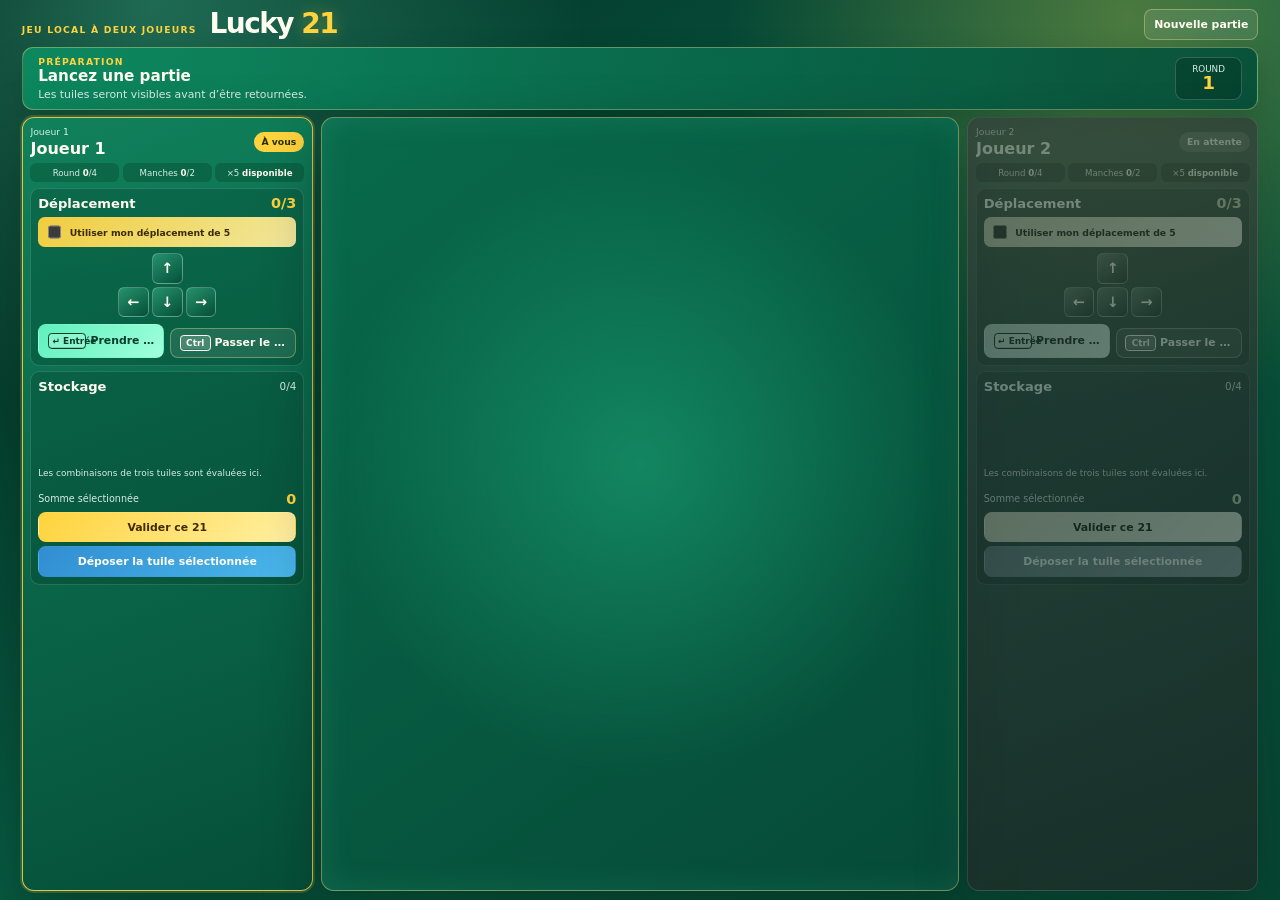
==== commit e9b501a3: "Remplacer la fin de déplacement par les actions Entrée et Ctrl" ====
--- a/index.html
+++ b/index.html
@@ -6,7 +6,16 @@
   <meta name="description" content="Lucky 21, jeu local de mémorisation et d'addition pour deux joueurs.">
   <title>Lucky 21</title>
   <link rel="stylesheet" href="style.css">
-  <style>.cell:disabled,.hand-tile:disabled{opacity:1}.cell:disabled{cursor:default}</style>
+  <style>
+    .cell:disabled,.hand-tile:disabled{opacity:1}.cell:disabled{cursor:default}
+    .move-actions{display:grid;grid-template-columns:repeat(2,minmax(0,1fr));gap:clamp(.35rem,.65vmin,.7rem);margin-top:clamp(.35rem,.7vmin,.7rem)}
+    .shortcut-button{display:flex;align-items:center;justify-content:center;gap:clamp(.25rem,.45vmin,.5rem);min-width:0}
+    .shortcut-button kbd{display:inline-grid;place-items:center;min-width:clamp(1.8rem,3.4vmin,3rem);padding:.2em .4em;border:.08rem solid currentColor;border-radius:.42em;background:rgba(255,255,255,.18);box-shadow:inset 0 -.12em 0 rgba(0,0,0,.16);font:inherit;font-size:.82em;white-space:nowrap}
+    .shortcut-button span{overflow:hidden;text-overflow:ellipsis;white-space:nowrap}
+    .cell .pawn.pawn-memory{top:6%!important;left:6%!important;right:auto!important;bottom:auto!important;width:22%!important;transform:none!important;border-width:clamp(.08rem,.16vmin,.16rem)!important;box-shadow:0 .18rem .45rem rgba(0,0,0,.45)!important}
+    .cell .pawn.pawn-memory::after{bottom:-22%!important;height:30%!important}
+    @media (max-width:48rem){.move-actions{grid-template-columns:1fr}.shortcut-button span{white-space:normal}}
+  </style>
 </head>
 <body>
   <main class="app-shell">
@@ -39,113 +48,71 @@
     <section class="game-layout">
       <aside id="player-panel-0" class="player-zone player-zone-active" data-player="0">
         <header class="player-header">
-          <div>
-            <p class="player-label">Joueur 1</p>
-            <h2 id="player-name-0">Joueur 1</h2>
-          </div>
+          <div><p class="player-label">Joueur 1</p><h2 id="player-name-0">Joueur 1</h2></div>
           <span id="turn-state-0" class="turn-state">À vous</span>
         </header>
-
         <div class="score-grid" aria-label="Scores du joueur 1">
           <span>Round <strong id="round-score-0">0</strong>/4</span>
           <span>Manches <strong id="match-score-0">0</strong>/2</span>
           <span>×5 <strong id="boost-0">disponible</strong></span>
         </div>
-
         <section class="panel-section movement-section">
-          <div class="section-heading">
-            <h3>Déplacement</h3>
-            <strong><span id="steps-used-0">0</span>/<span id="step-limit-0">3</span></strong>
-          </div>
-          <label class="boost-toggle" for="boost-toggle-0">
-            <input id="boost-toggle-0" type="checkbox">
-            <span>Utiliser mon déplacement de 5</span>
-          </label>
+          <div class="section-heading"><h3>Déplacement</h3><strong><span id="steps-used-0">0</span>/<span id="step-limit-0">3</span></strong></div>
+          <label class="boost-toggle" for="boost-toggle-0"><input id="boost-toggle-0" type="checkbox"><span>Utiliser mon déplacement de 5</span></label>
           <div class="direction-pad" aria-label="Déplacement du pion pour le joueur 1">
             <button class="direction direction-up" type="button" data-player="0" data-direction="up" aria-label="Monter">↑</button>
             <button class="direction direction-left" type="button" data-player="0" data-direction="left" aria-label="Aller à gauche">←</button>
             <button class="direction direction-down" type="button" data-player="0" data-direction="down" aria-label="Descendre">↓</button>
             <button class="direction direction-right" type="button" data-player="0" data-direction="right" aria-label="Aller à droite">→</button>
           </div>
-          <button id="end-move-button-0" class="button button-primary button-full" type="button">Terminer le déplacement</button>
+          <div class="move-actions">
+            <button id="take-button-0" class="button button-primary shortcut-button" type="button"><kbd>↵ Entrée</kbd><span>Prendre la tuile</span></button>
+            <button id="pass-button-0" class="button button-ghost shortcut-button" type="button"><kbd>Ctrl</kbd><span>Passer le tour</span></button>
+          </div>
         </section>
-
         <section class="panel-section storage-section">
-          <div class="section-heading">
-            <h3>Stockage</h3>
-            <span id="hand-count-0">0/4</span>
-          </div>
+          <div class="section-heading"><h3>Stockage</h3><span id="hand-count-0">0/4</span></div>
           <div id="hand-0" class="hand" aria-label="Tuiles stockées par le joueur 1"></div>
           <p id="selection-help-0" class="hint">Les combinaisons de trois tuiles sont évaluées ici.</p>
-          <div class="sum-line">
-            <span>Somme sélectionnée</span>
-            <strong id="selected-sum-0">0</strong>
-          </div>
+          <div class="sum-line"><span>Somme sélectionnée</span><strong id="selected-sum-0">0</strong></div>
           <button id="score-button-0" class="button button-gold button-full" type="button">Valider ce 21</button>
           <button id="deposit-button-0" class="button button-secondary button-full" type="button">Déposer la tuile sélectionnée</button>
         </section>
-
-        <section class="panel-section actions-section">
-          <button id="take-button-0" class="button button-primary button-full" type="button">Prendre la tuile</button>
-          <button id="pass-button-0" class="button button-ghost button-full" type="button">Passer le tour</button>
-        </section>
       </aside>
 
-      <div class="board-wrap">
-        <div id="board" class="board" role="grid" aria-label="Plateau Lucky 21"></div>
-      </div>
+      <div class="board-wrap"><div id="board" class="board" role="grid" aria-label="Plateau Lucky 21"></div></div>
 
       <aside id="player-panel-1" class="player-zone player-zone-waiting" data-player="1" aria-disabled="true">
         <header class="player-header">
-          <div>
-            <p class="player-label">Joueur 2</p>
-            <h2 id="player-name-1">Joueur 2</h2>
-          </div>
+          <div><p class="player-label">Joueur 2</p><h2 id="player-name-1">Joueur 2</h2></div>
           <span id="turn-state-1" class="turn-state">En attente</span>
         </header>
-
         <div class="score-grid" aria-label="Scores du joueur 2">
           <span>Round <strong id="round-score-1">0</strong>/4</span>
           <span>Manches <strong id="match-score-1">0</strong>/2</span>
           <span>×5 <strong id="boost-1">disponible</strong></span>
         </div>
-
         <section class="panel-section movement-section">
-          <div class="section-heading">
-            <h3>Déplacement</h3>
-            <strong><span id="steps-used-1">0</span>/<span id="step-limit-1">3</span></strong>
-          </div>
-          <label class="boost-toggle" for="boost-toggle-1">
-            <input id="boost-toggle-1" type="checkbox">
-            <span>Utiliser mon déplacement de 5</span>
-          </label>
+          <div class="section-heading"><h3>Déplacement</h3><strong><span id="steps-used-1">0</span>/<span id="step-limit-1">3</span></strong></div>
+          <label class="boost-toggle" for="boost-toggle-1"><input id="boost-toggle-1" type="checkbox"><span>Utiliser mon déplacement de 5</span></label>
           <div class="direction-pad" aria-label="Déplacement du pion pour le joueur 2">
             <button class="direction direction-up" type="button" data-player="1" data-direction="up" aria-label="Monter">↑</button>
             <button class="direction direction-left" type="button" data-player="1" data-direction="left" aria-label="Aller à gauche">←</button>
             <button class="direction direction-down" type="button" data-player="1" data-direction="down" aria-label="Descendre">↓</button>
             <button class="direction direction-right" type="button" data-player="1" data-direction="right" aria-label="Aller à droite">→</button>
           </div>
-          <button id="end-move-button-1" class="button button-primary button-full" type="button">Terminer le déplacement</button>
+          <div class="move-actions">
+            <button id="take-button-1" class="button button-primary shortcut-button" type="button"><kbd>↵ Entrée</kbd><span>Prendre la tuile</span></button>
+            <button id="pass-button-1" class="button button-ghost shortcut-button" type="button"><kbd>Ctrl</kbd><span>Passer le tour</span></button>
+          </div>
         </section>
-
         <section class="panel-section storage-section">
-          <div class="section-heading">
-            <h3>Stockage</h3>
-            <span id="hand-count-1">0/4</span>
-          </div>
+          <div class="section-heading"><h3>Stockage</h3><span id="hand-count-1">0/4</span></div>
           <div id="hand-1" class="hand" aria-label="Tuiles stockées par le joueur 2"></div>
           <p id="selection-help-1" class="hint">Les combinaisons de trois tuiles sont évaluées ici.</p>
-          <div class="sum-line">
-            <span>Somme sélectionnée</span>
-            <strong id="selected-sum-1">0</strong>
-          </div>
+          <div class="sum-line"><span>Somme sélectionnée</span><strong id="selected-sum-1">0</strong></div>
           <button id="score-button-1" class="button button-gold button-full" type="button">Valider ce 21</button>
           <button id="deposit-button-1" class="button button-secondary button-full" type="button">Déposer la tuile sélectionnée</button>
-        </section>
-
-        <section class="panel-section actions-section">
-          <button id="take-button-1" class="button button-primary button-full" type="button">Prendre la tuile</button>
-          <button id="pass-button-1" class="button button-ghost button-full" type="button">Passer le tour</button>
         </section>
       </aside>
     </section>
@@ -153,34 +120,16 @@
 
   <dialog id="setup-dialog" class="dialog">
     <form id="setup-form" method="dialog">
-      <p class="eyebrow">Nouvelle partie</p>
-      <h2>Préparer Lucky 21</h2>
-      <label>
-        Nom du joueur 1
-        <input id="setup-name-0" name="player1" value="Joueur 1" maxlength="18" required>
-      </label>
-      <label>
-        Nom du joueur 2
-        <input id="setup-name-1" name="player2" value="Joueur 2" maxlength="18" required>
-      </label>
-      <label>
-        Temps de mémorisation
-        <span class="input-with-suffix">
-          <input id="memory-seconds" name="memorySeconds" type="number" min="5" max="60" value="10" required>
-          <span>secondes</span>
-        </span>
-      </label>
+      <p class="eyebrow">Nouvelle partie</p><h2>Préparer Lucky 21</h2>
+      <label>Nom du joueur 1<input id="setup-name-0" name="player1" value="Joueur 1" maxlength="18" required></label>
+      <label>Nom du joueur 2<input id="setup-name-1" name="player2" value="Joueur 2" maxlength="18" required></label>
+      <label>Temps de mémorisation<span class="input-with-suffix"><input id="memory-seconds" name="memorySeconds" type="number" min="5" max="60" value="10" required><span>secondes</span></span></label>
       <button class="button button-gold button-full" type="submit">Commencer le match</button>
     </form>
   </dialog>
 
   <dialog id="message-dialog" class="dialog dialog-message">
-    <div>
-      <p id="dialog-kicker" class="eyebrow">Lucky 21</p>
-      <h2 id="dialog-title">Round terminé</h2>
-      <p id="dialog-message">Le prochain plateau est prêt.</p>
-      <button id="dialog-button" class="button button-gold button-full" type="button">Continuer</button>
-    </div>
+    <div><p id="dialog-kicker" class="eyebrow">Lucky 21</p><h2 id="dialog-title">Round terminé</h2><p id="dialog-message">Le prochain plateau est prêt.</p><button id="dialog-button" class="button button-gold button-full" type="button">Continuer</button></div>
   </dialog>
 
   <script src="script.js"></script>
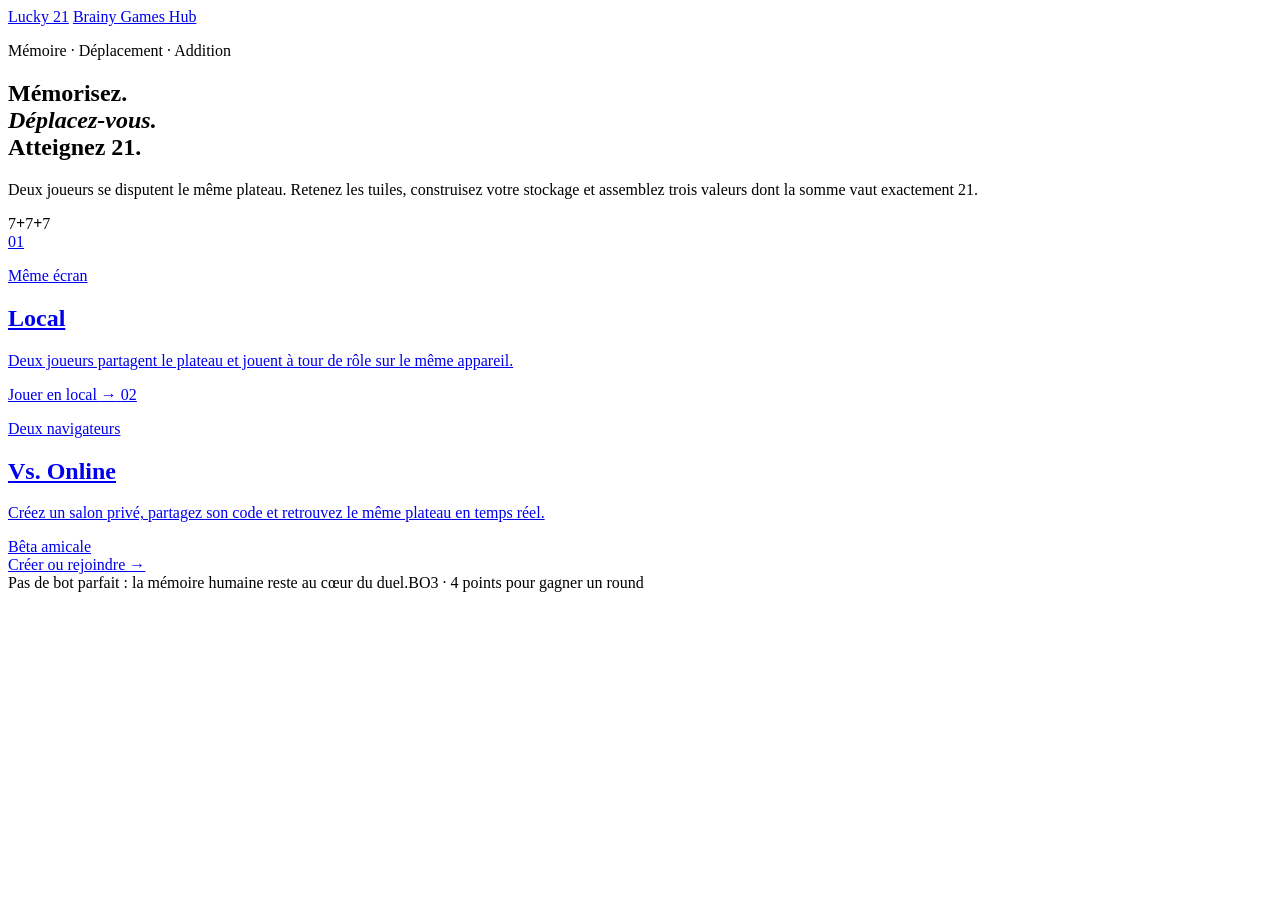
==== commit 0f077aba: "Add Local and Vs Online main menu" ====
--- a/index.html
+++ b/index.html
@@ -1,137 +1,47 @@
+
 <!doctype html>
 <html lang="fr">
 <head>
   <meta charset="utf-8">
   <meta name="viewport" content="width=device-width, initial-scale=1">
-  <meta name="description" content="Lucky 21, jeu local de mémorisation et d'addition pour deux joueurs.">
-  <title>Lucky 21</title>
-  <link rel="stylesheet" href="style.css">
-  <style>
-    .cell:disabled,.hand-tile:disabled{opacity:1}.cell:disabled{cursor:default}
-    .move-actions{display:grid;grid-template-columns:repeat(2,minmax(0,1fr));gap:clamp(.35rem,.65vmin,.7rem);margin-top:clamp(.35rem,.7vmin,.7rem)}
-    .shortcut-button{display:flex;align-items:center;justify-content:center;gap:clamp(.25rem,.45vmin,.5rem);min-width:0}
-    .shortcut-button kbd{display:inline-grid;place-items:center;min-width:clamp(1.8rem,3.4vmin,3rem);padding:.2em .4em;border:.08rem solid currentColor;border-radius:.42em;background:rgba(255,255,255,.18);box-shadow:inset 0 -.12em 0 rgba(0,0,0,.16);font:inherit;font-size:.82em;white-space:nowrap}
-    .shortcut-button span{overflow:hidden;text-overflow:ellipsis;white-space:nowrap}
-    .cell .pawn.pawn-memory{top:6%!important;left:6%!important;right:auto!important;bottom:auto!important;width:22%!important;transform:none!important;border-width:clamp(.08rem,.16vmin,.16rem)!important;box-shadow:0 .18rem .45rem rgba(0,0,0,.45)!important}
-    .cell .pawn.pawn-memory::after{bottom:-22%!important;height:30%!important}
-    @media (max-width:48rem){.move-actions{grid-template-columns:1fr}.shortcut-button span{white-space:normal}}
-  </style>
+  <meta name="theme-color" content="#07563f">
+  <meta name="description" content="Lucky 21, jeu de mémoire et d'addition en local ou en ligne.">
+  <title>Lucky 21 · Choisir un mode</title>
+  <link rel="icon" href="favicon.svg" type="image/svg+xml" sizes="any">
+  <link rel="stylesheet" href="menu.css">
 </head>
 <body>
-  <main class="app-shell">
-    <header class="game-header">
-      <div class="brand">
-        <p class="eyebrow">Jeu local à deux joueurs</p>
-        <h1>Lucky <span>21</span></h1>
-      </div>
-      <button id="new-match-button" class="button button-ghost" type="button">Nouvelle partie</button>
+  <main class="menu-shell">
+    <header class="menu-header">
+      <a class="brand" href="index.html"><img src="favicon.svg" alt=""><span>Lucky 21</span></a>
+      <a class="hub-link" href="https://seb16120.github.io/Brain-Games-Hub/">Brainy Games Hub</a>
     </header>
 
-    <section class="status-panel" aria-live="polite">
-      <div class="status-copy">
-        <p id="phase-label" class="eyebrow">Préparation</p>
-        <h2 id="status-title">Lancez une partie</h2>
-        <p id="status-message">Les tuiles seront visibles avant d’être retournées.</p>
+    <section class="hero">
+      <div>
+        <p class="eyebrow">Mémoire · Déplacement · Addition</p>
+        <h1>Mémorisez.<br><em>Déplacez-vous.</em><br>Atteignez 21.</h1>
+        <p class="intro">Deux joueurs se disputent le même plateau. Retenez les tuiles, construisez votre stockage et assemblez trois valeurs dont la somme vaut exactement 21.</p>
       </div>
-      <div class="status-indicators">
-        <div class="round-indicator">
-          <span>Round</span>
-          <strong id="round-number">1</strong>
-        </div>
-        <div id="memory-timer" class="timer" hidden>
-          <span>Mémorisation</span>
-          <strong id="timer-value">10</strong>
-        </div>
+      <div class="hero-mark" aria-hidden="true">
+        <span>7</span><strong>+</strong><span>7</span><strong>+</strong><span>7</span>
       </div>
     </section>
 
-    <section class="game-layout">
-      <aside id="player-panel-0" class="player-zone player-zone-active" data-player="0">
-        <header class="player-header">
-          <div><p class="player-label">Joueur 1</p><h2 id="player-name-0">Joueur 1</h2></div>
-          <span id="turn-state-0" class="turn-state">À vous</span>
-        </header>
-        <div class="score-grid" aria-label="Scores du joueur 1">
-          <span>Round <strong id="round-score-0">0</strong>/4</span>
-          <span>Manches <strong id="match-score-0">0</strong>/2</span>
-          <span>×5 <strong id="boost-0">disponible</strong></span>
-        </div>
-        <section class="panel-section movement-section">
-          <div class="section-heading"><h3>Déplacement</h3><strong><span id="steps-used-0">0</span>/<span id="step-limit-0">3</span></strong></div>
-          <label class="boost-toggle" for="boost-toggle-0"><input id="boost-toggle-0" type="checkbox"><span>Utiliser mon déplacement de 5</span></label>
-          <div class="direction-pad" aria-label="Déplacement du pion pour le joueur 1">
-            <button class="direction direction-up" type="button" data-player="0" data-direction="up" aria-label="Monter">↑</button>
-            <button class="direction direction-left" type="button" data-player="0" data-direction="left" aria-label="Aller à gauche">←</button>
-            <button class="direction direction-down" type="button" data-player="0" data-direction="down" aria-label="Descendre">↓</button>
-            <button class="direction direction-right" type="button" data-player="0" data-direction="right" aria-label="Aller à droite">→</button>
-          </div>
-          <div class="move-actions">
-            <button id="take-button-0" class="button button-primary shortcut-button" type="button"><kbd>↵ Entrée</kbd><span>Prendre la tuile</span></button>
-            <button id="pass-button-0" class="button button-ghost shortcut-button" type="button"><kbd>Ctrl</kbd><span>Passer le tour</span></button>
-          </div>
-        </section>
-        <section class="panel-section storage-section">
-          <div class="section-heading"><h3>Stockage</h3><span id="hand-count-0">0/4</span></div>
-          <div id="hand-0" class="hand" aria-label="Tuiles stockées par le joueur 1"></div>
-          <p id="selection-help-0" class="hint">Les combinaisons de trois tuiles sont évaluées ici.</p>
-          <div class="sum-line"><span>Somme sélectionnée</span><strong id="selected-sum-0">0</strong></div>
-          <button id="score-button-0" class="button button-gold button-full" type="button">Valider ce 21</button>
-          <button id="deposit-button-0" class="button button-secondary button-full" type="button">Déposer la tuile sélectionnée</button>
-        </section>
-      </aside>
+    <section class="mode-grid" aria-label="Modes de jeu">
+      <a class="mode-card" href="local.html">
+        <span class="mode-number">01</span>
+        <div><p class="eyebrow">Même écran</p><h2>Local</h2><p>Deux joueurs partagent le plateau et jouent à tour de rôle sur le même appareil.</p></div>
+        <span class="mode-action">Jouer en local <b>→</b></span>
+      </a>
+      <a class="mode-card online" href="online.html">
+        <span class="mode-number">02</span>
+        <div><p class="eyebrow">Deux navigateurs</p><h2>Vs. Online</h2><p>Créez un salon privé, partagez son code et retrouvez le même plateau en temps réel.</p><span class="beta">Bêta amicale</span></div>
+        <span class="mode-action">Créer ou rejoindre <b>→</b></span>
+      </a>
+    </section>
 
-      <div class="board-wrap"><div id="board" class="board" role="grid" aria-label="Plateau Lucky 21"></div></div>
-
-      <aside id="player-panel-1" class="player-zone player-zone-waiting" data-player="1" aria-disabled="true">
-        <header class="player-header">
-          <div><p class="player-label">Joueur 2</p><h2 id="player-name-1">Joueur 2</h2></div>
-          <span id="turn-state-1" class="turn-state">En attente</span>
-        </header>
-        <div class="score-grid" aria-label="Scores du joueur 2">
-          <span>Round <strong id="round-score-1">0</strong>/4</span>
-          <span>Manches <strong id="match-score-1">0</strong>/2</span>
-          <span>×5 <strong id="boost-1">disponible</strong></span>
-        </div>
-        <section class="panel-section movement-section">
-          <div class="section-heading"><h3>Déplacement</h3><strong><span id="steps-used-1">0</span>/<span id="step-limit-1">3</span></strong></div>
-          <label class="boost-toggle" for="boost-toggle-1"><input id="boost-toggle-1" type="checkbox"><span>Utiliser mon déplacement de 5</span></label>
-          <div class="direction-pad" aria-label="Déplacement du pion pour le joueur 2">
-            <button class="direction direction-up" type="button" data-player="1" data-direction="up" aria-label="Monter">↑</button>
-            <button class="direction direction-left" type="button" data-player="1" data-direction="left" aria-label="Aller à gauche">←</button>
-            <button class="direction direction-down" type="button" data-player="1" data-direction="down" aria-label="Descendre">↓</button>
-            <button class="direction direction-right" type="button" data-player="1" data-direction="right" aria-label="Aller à droite">→</button>
-          </div>
-          <div class="move-actions">
-            <button id="take-button-1" class="button button-primary shortcut-button" type="button"><kbd>↵ Entrée</kbd><span>Prendre la tuile</span></button>
-            <button id="pass-button-1" class="button button-ghost shortcut-button" type="button"><kbd>Ctrl</kbd><span>Passer le tour</span></button>
-          </div>
-        </section>
-        <section class="panel-section storage-section">
-          <div class="section-heading"><h3>Stockage</h3><span id="hand-count-1">0/4</span></div>
-          <div id="hand-1" class="hand" aria-label="Tuiles stockées par le joueur 2"></div>
-          <p id="selection-help-1" class="hint">Les combinaisons de trois tuiles sont évaluées ici.</p>
-          <div class="sum-line"><span>Somme sélectionnée</span><strong id="selected-sum-1">0</strong></div>
-          <button id="score-button-1" class="button button-gold button-full" type="button">Valider ce 21</button>
-          <button id="deposit-button-1" class="button button-secondary button-full" type="button">Déposer la tuile sélectionnée</button>
-        </section>
-      </aside>
-    </section>
+    <footer><span>Pas de bot parfait : la mémoire humaine reste au cœur du duel.</span><span>BO3 · 4 points pour gagner un round</span></footer>
   </main>
-
-  <dialog id="setup-dialog" class="dialog">
-    <form id="setup-form" method="dialog">
-      <p class="eyebrow">Nouvelle partie</p><h2>Préparer Lucky 21</h2>
-      <label>Nom du joueur 1<input id="setup-name-0" name="player1" value="Joueur 1" maxlength="18" required></label>
-      <label>Nom du joueur 2<input id="setup-name-1" name="player2" value="Joueur 2" maxlength="18" required></label>
-      <label>Temps de mémorisation<span class="input-with-suffix"><input id="memory-seconds" name="memorySeconds" type="number" min="5" max="60" value="10" required><span>secondes</span></span></label>
-      <button class="button button-gold button-full" type="submit">Commencer le match</button>
-    </form>
-  </dialog>
-
-  <dialog id="message-dialog" class="dialog dialog-message">
-    <div><p id="dialog-kicker" class="eyebrow">Lucky 21</p><h2 id="dialog-title">Round terminé</h2><p id="dialog-message">Le prochain plateau est prêt.</p><button id="dialog-button" class="button button-gold button-full" type="button">Continuer</button></div>
-  </dialog>
-
-  <script src="script.js"></script>
 </body>
 </html>
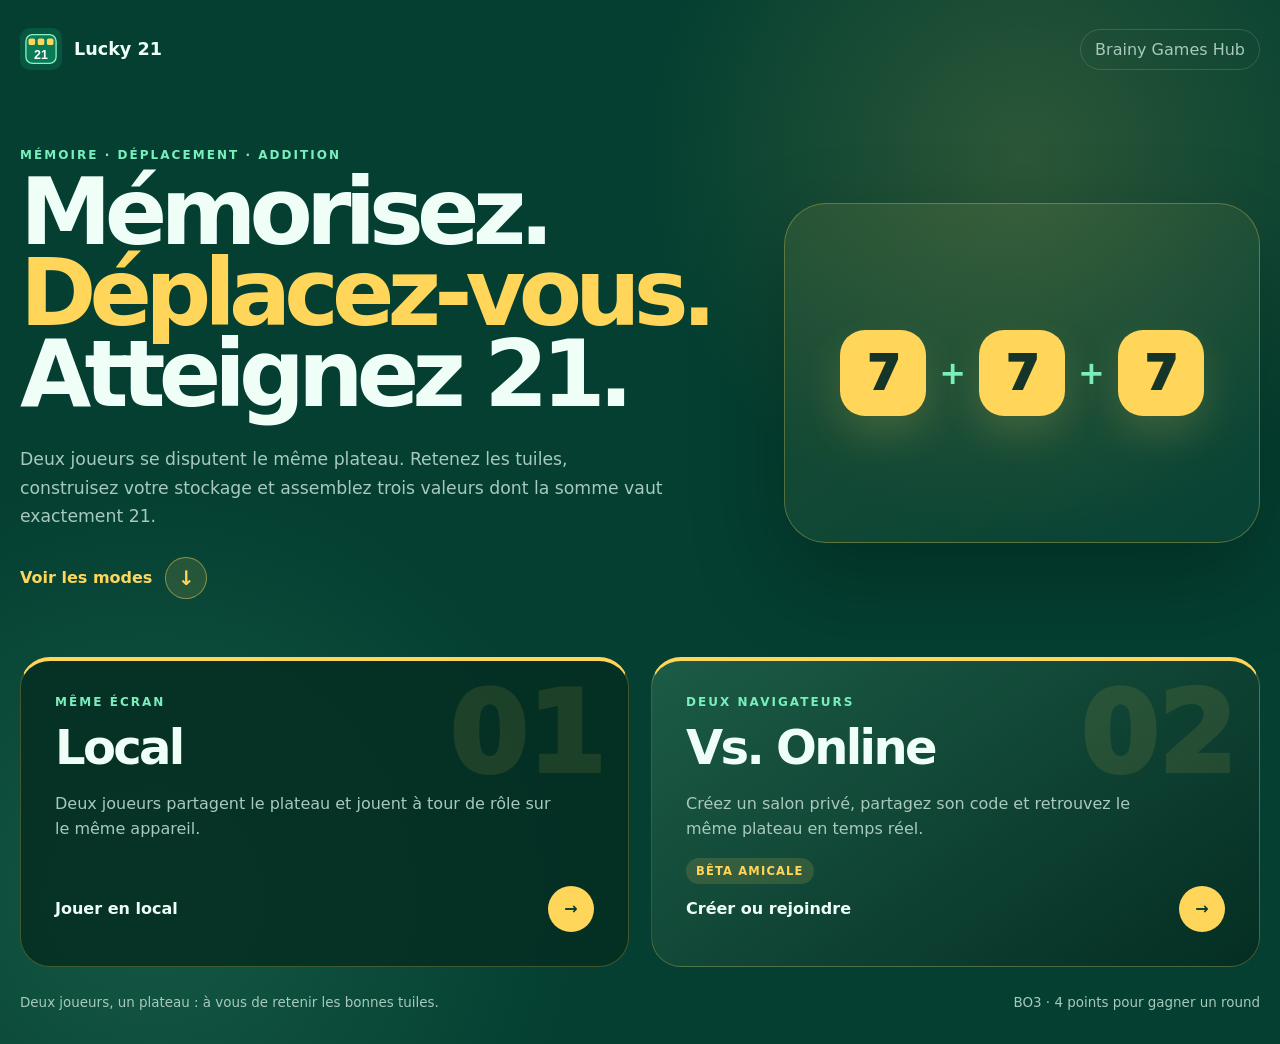
==== commit 5d3f4f8d: "Polish Lucky 21 turn feedback and controls" ====
--- a/index.html
+++ b/index.html
@@ -1,47 +1,48 @@
-
-<!doctype html>
-<html lang="fr">
-<head>
-  <meta charset="utf-8">
-  <meta name="viewport" content="width=device-width, initial-scale=1">
-  <meta name="theme-color" content="#07563f">
-  <meta name="description" content="Lucky 21, jeu de mémoire et d'addition en local ou en ligne.">
-  <title>Lucky 21 · Choisir un mode</title>
-  <link rel="icon" href="favicon.svg" type="image/svg+xml" sizes="any">
-  <link rel="stylesheet" href="menu.css">
-</head>
-<body>
-  <main class="menu-shell">
-    <header class="menu-header">
-      <a class="brand" href="index.html"><img src="favicon.svg" alt=""><span>Lucky 21</span></a>
-      <a class="hub-link" href="https://seb16120.github.io/Brain-Games-Hub/">Brainy Games Hub</a>
-    </header>
-
-    <section class="hero">
-      <div>
-        <p class="eyebrow">Mémoire · Déplacement · Addition</p>
+
+<!doctype html>
+<html lang="fr">
+<head>
+  <meta charset="utf-8">
+  <meta name="viewport" content="width=device-width, initial-scale=1">
+  <meta name="theme-color" content="#07563f">
+  <meta name="description" content="Lucky 21, jeu de mémoire et d'addition en local ou en ligne.">
+  <title>Lucky 21 · Choisir un mode</title>
+  <link rel="icon" href="favicon.svg" type="image/svg+xml" sizes="any">
+  <link rel="stylesheet" href="menu.css">
+</head>
+<body>
+  <main class="menu-shell">
+    <header class="menu-header">
+      <a class="brand" href="index.html"><img src="favicon.svg" alt=""><span>Lucky 21</span></a>
+      <a class="hub-link" href="https://seb16120.github.io/Brain-Games-Hub/">Brainy Games Hub</a>
+    </header>
+
+    <section class="hero">
+      <div>
+        <p class="eyebrow">Mémoire · Déplacement · Addition</p>
         <h1>Mémorisez.<br><em>Déplacez-vous.</em><br>Atteignez 21.</h1>
         <p class="intro">Deux joueurs se disputent le même plateau. Retenez les tuiles, construisez votre stockage et assemblez trois valeurs dont la somme vaut exactement 21.</p>
+        <a class="scroll-cue" href="#modes"><span>Voir les modes</span><b aria-hidden="true">↓</b></a>
       </div>
-      <div class="hero-mark" aria-hidden="true">
-        <span>7</span><strong>+</strong><span>7</span><strong>+</strong><span>7</span>
-      </div>
-    </section>
-
-    <section class="mode-grid" aria-label="Modes de jeu">
-      <a class="mode-card" href="local.html">
-        <span class="mode-number">01</span>
-        <div><p class="eyebrow">Même écran</p><h2>Local</h2><p>Deux joueurs partagent le plateau et jouent à tour de rôle sur le même appareil.</p></div>
-        <span class="mode-action">Jouer en local <b>→</b></span>
-      </a>
-      <a class="mode-card online" href="online.html">
-        <span class="mode-number">02</span>
-        <div><p class="eyebrow">Deux navigateurs</p><h2>Vs. Online</h2><p>Créez un salon privé, partagez son code et retrouvez le même plateau en temps réel.</p><span class="beta">Bêta amicale</span></div>
-        <span class="mode-action">Créer ou rejoindre <b>→</b></span>
-      </a>
-    </section>
-
-    <footer><span>Pas de bot parfait : la mémoire humaine reste au cœur du duel.</span><span>BO3 · 4 points pour gagner un round</span></footer>
-  </main>
-</body>
-</html>
+      <div class="hero-mark" aria-hidden="true">
+        <span>7</span><strong>+</strong><span>7</span><strong>+</strong><span>7</span>
+      </div>
+    </section>
+
+    <section id="modes" class="mode-grid" aria-label="Modes de jeu">
+      <a class="mode-card" href="local.html">
+        <span class="mode-number">01</span>
+        <div><p class="eyebrow">Même écran</p><h2>Local</h2><p>Deux joueurs partagent le plateau et jouent à tour de rôle sur le même appareil.</p></div>
+        <span class="mode-action">Jouer en local <b>→</b></span>
+      </a>
+      <a class="mode-card online" href="online.html">
+        <span class="mode-number">02</span>
+        <div><p class="eyebrow">Deux navigateurs</p><h2>Vs. Online</h2><p>Créez un salon privé, partagez son code et retrouvez le même plateau en temps réel.</p><span class="beta">Bêta amicale</span></div>
+        <span class="mode-action">Créer ou rejoindre <b>→</b></span>
+      </a>
+    </section>
+
+    <footer><span>Deux joueurs, un plateau : à vous de retenir les bonnes tuiles.</span><span>BO3 · 4 points pour gagner un round</span></footer>
+  </main>
+</body>
+</html>
--- a/menu.css
+++ b/menu.css
@@ -0,0 +1,7 @@
+
+:root{--ink:#effff8;--muted:#a8c9bd;--line:rgba(255,255,255,.14);--green:#0a6a4d;--mint:#79efbd;--gold:#ffd65a;--surface:rgba(5,44,34,.82)}
+*{box-sizing:border-box}body{margin:0;min-height:100vh;color:var(--ink);font-family:Inter,ui-sans-serif,system-ui,-apple-system,BlinkMacSystemFont,"Segoe UI",sans-serif;background:radial-gradient(circle at 80% 15%,rgba(255,214,90,.16),transparent 28%),radial-gradient(circle at 12% 86%,rgba(121,239,189,.14),transparent 30%),#043f31}
+a{color:inherit;text-decoration:none}.menu-shell{width:min(1240px,calc(100% - 36px));margin:auto;padding:28px 0 34px}.menu-header{display:flex;align-items:center;justify-content:space-between}.brand{display:flex;align-items:center;gap:12px;font-weight:900;font-size:1.1rem}.brand img{width:42px;height:42px}.hub-link{padding:10px 14px;border:1px solid var(--line);border-radius:999px;color:var(--muted)}
+.hero{display:grid;grid-template-columns:1.2fr .8fr;gap:50px;align-items:center;padding:78px 0 58px}.eyebrow{margin:0 0 10px;color:var(--mint);font-size:.75rem;font-weight:900;letter-spacing:.17em;text-transform:uppercase}.hero h1{margin:0;font-size:clamp(3.1rem,7.2vw,7rem);line-height:.88;letter-spacing:-.075em}.hero h1 em{color:var(--gold);font-style:normal}.intro{max-width:650px;margin:30px 0 0;color:var(--muted);font-size:1.08rem;line-height:1.65}.scroll-cue{display:inline-flex;align-items:center;gap:13px;margin-top:26px;color:var(--gold);font-weight:900}.scroll-cue b{display:grid;place-items:center;width:42px;height:42px;border:1px solid rgba(255,214,90,.48);border-radius:50%;background:rgba(255,214,90,.12);font-size:1.25rem;animation:scroll-pulse 1.5s ease-in-out infinite}@keyframes scroll-pulse{50%{transform:translateY(6px);background:rgba(255,214,90,.24)}}.hero-mark{display:flex;align-items:center;justify-content:center;gap:13px;min-height:340px;border:1px solid rgba(255,214,90,.3);border-radius:42px;background:linear-gradient(145deg,rgba(255,214,90,.09),rgba(255,255,255,.02));box-shadow:0 35px 90px rgba(0,0,0,.25)}.hero-mark span{display:grid;place-items:center;width:86px;aspect-ratio:1;border-radius:25px;background:var(--gold);color:#153528;font-size:3rem;font-weight:950;box-shadow:0 18px 40px rgba(255,214,90,.16)}.hero-mark strong{color:var(--mint);font-size:2rem}
+.mode-grid{display:grid;grid-template-columns:repeat(2,1fr);gap:22px;scroll-margin-top:22px}.mode-card{position:relative;display:grid;min-height:310px;padding:34px;border:1px solid rgba(255,214,90,.24);border-top:4px solid var(--gold);border-radius:30px;background:var(--surface);overflow:hidden;transition:transform .18s,border-color .18s}.mode-card:hover{transform:translateY(-4px);border-color:var(--gold)}.mode-card.online{background:linear-gradient(145deg,rgba(29,93,71,.96),rgba(5,44,34,.9))}.mode-number{position:absolute;right:24px;top:8px;color:rgba(255,214,90,.1);font-size:7rem;font-weight:950}.mode-card h2{margin:0 0 14px;font-size:3rem;letter-spacing:-.055em}.mode-card p:not(.eyebrow){max-width:500px;color:var(--muted);line-height:1.6}.mode-action{align-self:end;display:flex;justify-content:space-between;align-items:center;font-weight:900}.mode-action b{display:grid;place-items:center;width:46px;height:46px;border-radius:50%;background:var(--gold);color:#063b2d}.beta{display:inline-flex;padding:6px 10px;border-radius:999px;background:rgba(255,214,90,.14);color:var(--gold);font-size:.72rem;font-weight:900;text-transform:uppercase;letter-spacing:.1em}footer{display:flex;justify-content:space-between;gap:20px;padding-top:28px;color:var(--muted);font-size:.84rem}
+@media(max-width:760px){.menu-shell{width:min(100% - 24px,620px);padding-top:16px}.hub-link{font-size:.78rem}.hero{grid-template-columns:1fr;padding:52px 0 35px}.hero-mark{min-height:210px}.hero-mark span{width:62px;font-size:2rem}.mode-grid{grid-template-columns:1fr}.mode-card{min-height:270px;padding:26px}.mode-card h2{font-size:2.45rem}footer{flex-direction:column}}
